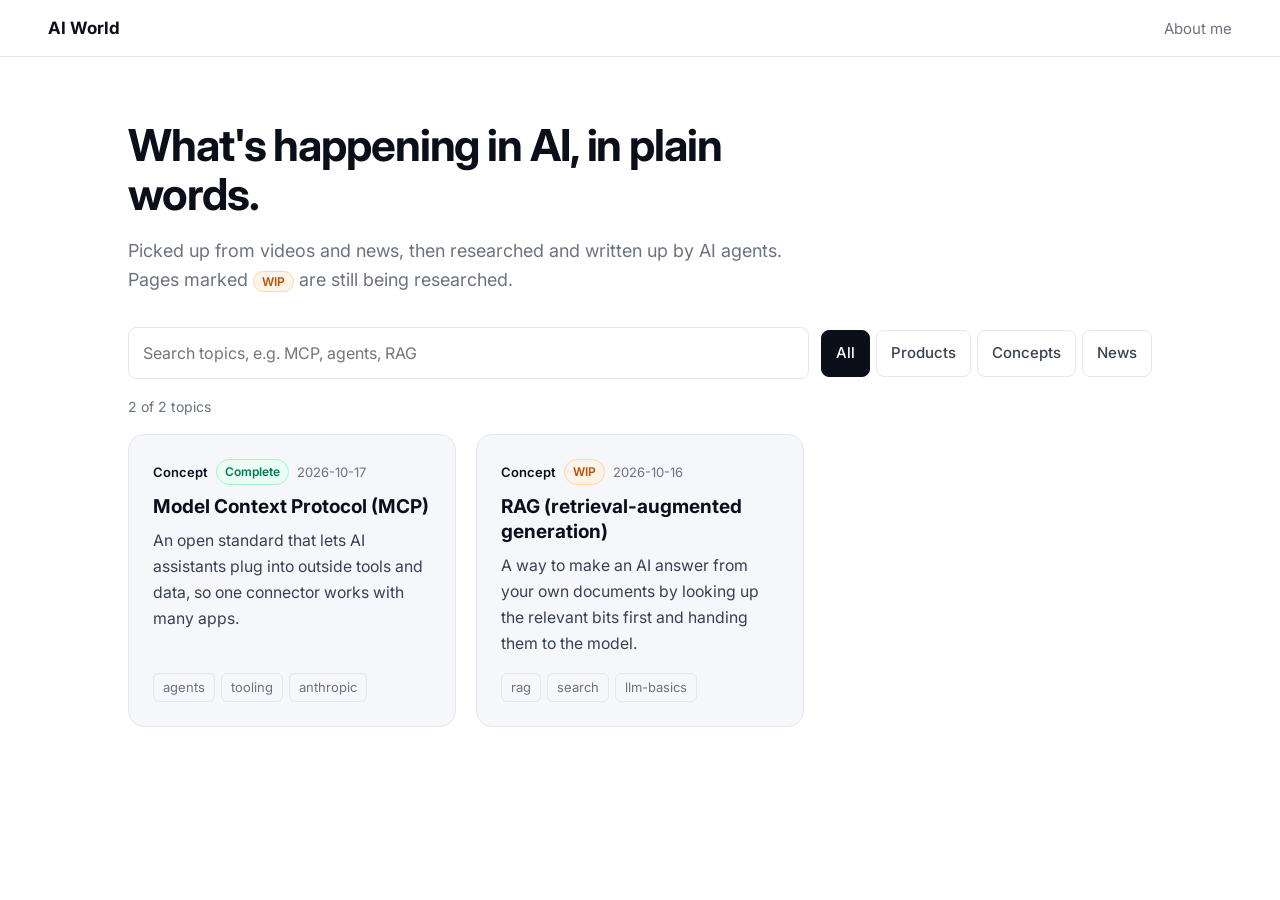
==== index.html @ 1e0c1180 "AI World: static knowledge site, YouTube collector, and writer/researcher agents Co-Authored-By: Cla" ====
<!doctype html>
<html lang="en">
<head>
<meta charset="utf-8">
<meta name="viewport" content="width=device-width, initial-scale=1">
<title>AI World</title>
<meta name="description" content="What's happening in AI, explained in plain words. Collected from videos and news, researched and written up by AI agents.">
<meta property="og:title" content="AI World">
<meta property="og:description" content="What's happening in AI, explained in plain words.">
<meta property="og:url" content="https://sabhanam.github.io/ai-world/">
<link rel="preconnect" href="https://fonts.googleapis.com">
<link rel="preconnect" href="https://fonts.gstatic.com" crossorigin>
<link href="https://fonts.googleapis.com/css2?family=Inter:wght@400;500;600;700&display=swap" rel="stylesheet">
<link rel="icon" href="data:,">
<link rel="stylesheet" href="styles.css">
</head>
<body>
<header class="site-nav"><a class="brand" href="./">AI World</a><nav><a href="https://sabhanam.github.io/me/">About me</a></nav></header>
<main>
  <section class="intro">
    <h1 class="section-title">What's happening in AI, in plain words.</h1>
    <p class="section-lede">Picked up from videos and news, then researched and written up by AI agents. Pages marked <span class="status wip">WIP</span> are still being researched.</p>
    <div class="controls">
      <input id="q" type="search" placeholder="Search topics, e.g. MCP, agents, RAG" aria-label="Search topics" autocomplete="off">
      <div class="kinds" role="group" aria-label="Filter by kind">
        <button type="button" data-kind="" aria-pressed="true">All</button>
        <button type="button" data-kind="product" aria-pressed="false">Products</button>
        <button type="button" data-kind="concept" aria-pressed="false">Concepts</button>
        <button type="button" data-kind="news" aria-pressed="false">News</button>
      </div>
    </div>
    <p id="active-tag" class="active-tag" hidden></p>
    <p id="count" class="count" aria-live="polite"></p>
    <ul id="feed" class="feed"></ul>
  </section>
</main>
<script src="main.js"></script>
</body>
</html>
---- styles.css ----
/* Tokens and base patterns shared with sabhanam.github.io/me. Light theme only, like the parent site. */
:root {
  --bg: #ffffff;
  --surface: #f5f7fb;
  --ink: #0b0f19;
  --body: #374151;
  --muted: #6b7280;
  --line: #e5e7eb;
  --accent: #2f54eb;
  --accent-hover: #1e40c9;
  --warm: #f97316;
  --font: "Inter", system-ui, -apple-system, "Segoe UI", sans-serif;
  --wrap: 1120px;
  --read: 720px;
  --pad: clamp(20px, 5vw, 48px);
}

* { box-sizing: border-box; }
html { -webkit-text-size-adjust: 100%; }
body {
  margin: 0;
  background: var(--bg);
  color: var(--body);
  font: 400 1.0625rem/1.65 var(--font);
  -webkit-font-smoothing: antialiased;
  overflow-x: clip;
}
a { color: var(--accent); text-underline-offset: 3px; }
a:focus-visible, button:focus-visible, input:focus-visible { outline: 2px solid var(--accent); outline-offset: 3px; border-radius: 4px; }
p { margin: 0 0 1em; }
button { font: inherit; cursor: pointer; }

section { max-width: var(--wrap); margin: 0 auto; padding: clamp(40px, 5vw, 64px) var(--pad); }

.section-title {
  font-size: clamp(2rem, 4vw, 2.75rem); font-weight: 700; letter-spacing: -0.025em;
  line-height: 1.12; color: var(--ink); margin: 0 0 16px; max-width: 24ch;
}
.section-lede { font-size: 1.125rem; color: var(--muted); max-width: 60ch; margin: 0 0 32px; }

/* Nav */
.site-nav {
  position: sticky; top: 0; z-index: 10;
  display: flex; justify-content: space-between; align-items: center; gap: 16px;
  padding: 14px var(--pad);
  background: rgba(255, 255, 255, 0.96);
  border-bottom: 1px solid var(--line);
}
.brand { font-weight: 700; color: var(--ink); text-decoration: none; }
.site-nav nav a { color: var(--muted); text-decoration: none; font-size: 0.9375rem; }
.site-nav nav a:hover { color: var(--ink); }

.btn {
  display: inline-block; padding: 12px 22px; border-radius: 8px;
  border: 1px solid var(--accent); background: var(--accent); color: #fff;
  font-weight: 600; font-size: 0.9375rem; text-decoration: none; text-align: center;
  transition: background-color 0.2s ease, color 0.2s ease, border-color 0.2s ease;
}
.btn:hover { background: var(--accent-hover); border-color: var(--accent-hover); }
.btn.ghost { background: #fff; color: var(--ink); border-color: var(--line); }
.btn.ghost:hover { border-color: var(--ink); }

/* Chips: kind, status, tags */
.meta { display: flex; flex-wrap: wrap; align-items: center; gap: 8px; font-size: 0.8125rem; color: var(--muted); margin: 0 0 10px; }
.kind { text-transform: capitalize; font-weight: 600; color: var(--ink); }
.status { font-size: 0.75rem; font-weight: 600; padding: 2px 8px; border-radius: 999px; }
.status.wip { background: #fff4ea; color: #b45309; border: 1px solid #fed7aa; }
.status.complete { background: #ecfdf3; color: #047857; border: 1px solid #a7f3d0; }
.tags { display: flex; flex-wrap: wrap; gap: 6px; list-style: none; padding: 0; margin: 0; }
.tags li, .tags button {
  font-size: 0.8125rem; padding: 3px 9px; border-radius: 6px;
  background: var(--surface); color: var(--muted); border: 1px solid var(--line);
}
.tags li:has(button) { padding: 0; border: 0; background: none; }
.tags button:hover { color: var(--ink); border-color: var(--ink); }

/* Feed */
.controls { display: flex; flex-wrap: wrap; gap: 12px; align-items: center; margin-bottom: 16px; }
#q {
  flex: 1 1 280px; min-width: 0; padding: 12px 14px; font: inherit; font-size: 1rem;
  border: 1px solid var(--line); border-radius: 8px; background: #fff; color: var(--ink);
}
#q:focus { border-color: var(--accent); }
.kinds { display: flex; flex-wrap: wrap; gap: 6px; }
.kinds button {
  padding: 10px 14px; border-radius: 8px; border: 1px solid var(--line);
  background: #fff; color: var(--body); font-size: 0.9375rem; font-weight: 500;
}
.kinds button[aria-pressed="true"] { background: var(--ink); border-color: var(--ink); color: #fff; }
.active-tag, .count { font-size: 0.875rem; color: var(--muted); margin: 0 0 16px; }
.active-tag button { border: 0; background: none; color: var(--accent); padding: 0; text-decoration: underline; }

.feed { list-style: none; padding: 0; margin: 0; display: grid; grid-template-columns: repeat(auto-fill, minmax(min(100%, 320px), 1fr)); gap: 20px; }
.card {
  padding: 24px; border-radius: 16px; background: var(--surface); border: 1px solid var(--line);
  display: flex; flex-direction: column;
}
.card h2 { font-size: 1.1875rem; line-height: 1.3; font-weight: 700; margin: 0 0 8px; }
.card h2 a { color: var(--ink); text-decoration: none; }
.card h2 a:hover { color: var(--accent); }
.card > p:not(.meta) { font-size: 0.9875rem; flex: 1; }

/* Article page */
.article { max-width: var(--read); margin: 0 auto; padding: clamp(32px, 5vw, 56px) var(--pad) 64px; }
.article h1 { font-size: clamp(1.875rem, 4vw, 2.5rem); line-height: 1.15; letter-spacing: -0.02em; color: var(--ink); margin: 0 0 12px; }
.lede { font-size: 1.1875rem; color: var(--muted); }
.banner { padding: 12px 16px; border-radius: 12px; background: #fff4ea; border: 1px solid #fed7aa; color: #9a3412; font-size: 0.9375rem; }
.banner.warm { background: #fffbeb; border-color: #fde68a; color: #92400e; }
.article > .tags { margin: 0 0 24px; }
.prose h2, .sources h2 { font-size: 1.375rem; color: var(--ink); margin: 2em 0 0.5em; letter-spacing: -0.01em; }
.prose h3 { font-size: 1.125rem; color: var(--ink); margin: 1.5em 0 0.5em; }
.prose ul, .prose ol { padding-left: 1.4em; margin: 0 0 1em; }
.prose li { margin-bottom: 0.4em; }
.prose code { font-size: 0.875em; background: var(--surface); border: 1px solid var(--line); border-radius: 4px; padding: 1px 5px; }
.prose pre { overflow-x: auto; background: var(--ink); color: #e5e7eb; border-radius: 12px; padding: 16px; font-size: 0.875rem; line-height: 1.55; }
.prose pre code { background: none; border: 0; padding: 0; color: inherit; }
.prose blockquote { margin: 0 0 1em; padding-left: 16px; border-left: 3px solid var(--accent); color: var(--muted); }
.prose table { border-collapse: collapse; width: 100%; display: block; overflow-x: auto; font-size: 0.9375rem; }
.prose th, .prose td { border: 1px solid var(--line); padding: 8px 10px; text-align: left; }
.sources ol { padding-left: 1.4em; font-size: 0.9375rem; overflow-wrap: anywhere; }
.sources { padding: 0; margin-bottom: 32px; }
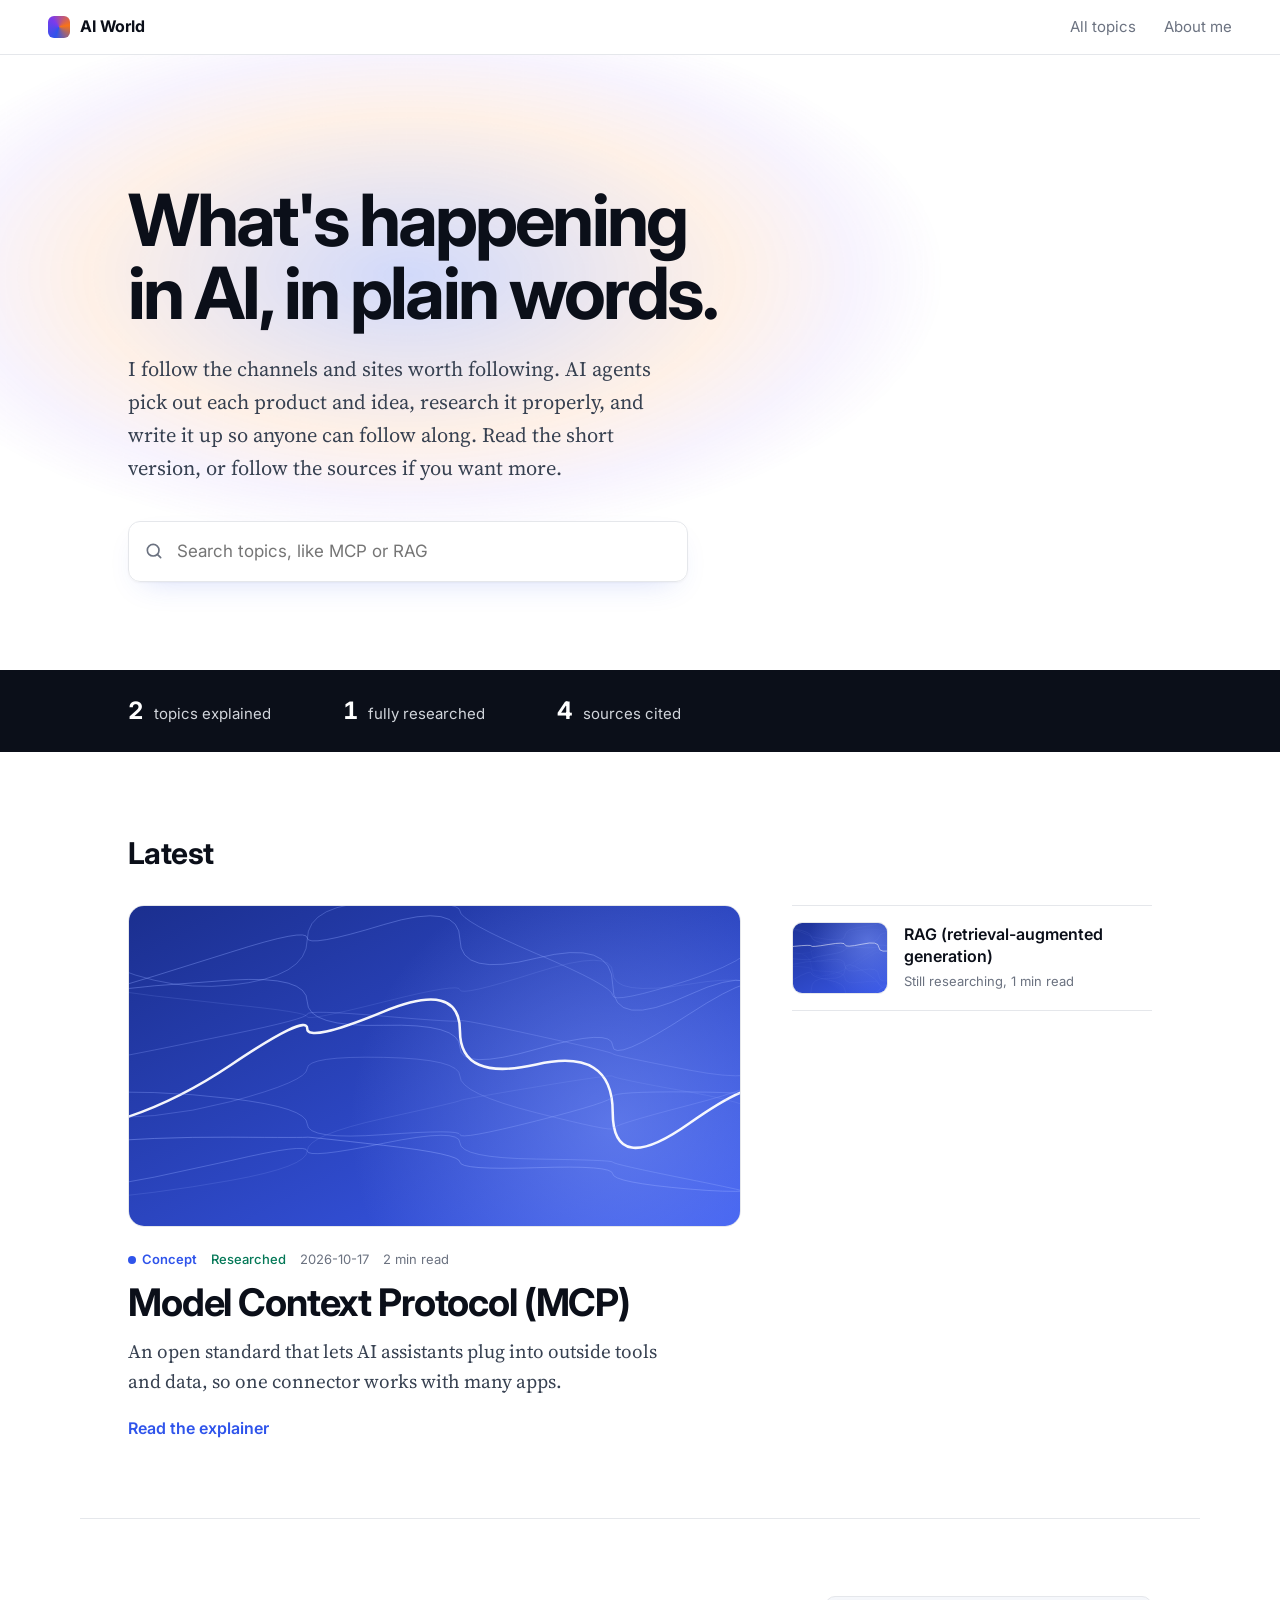
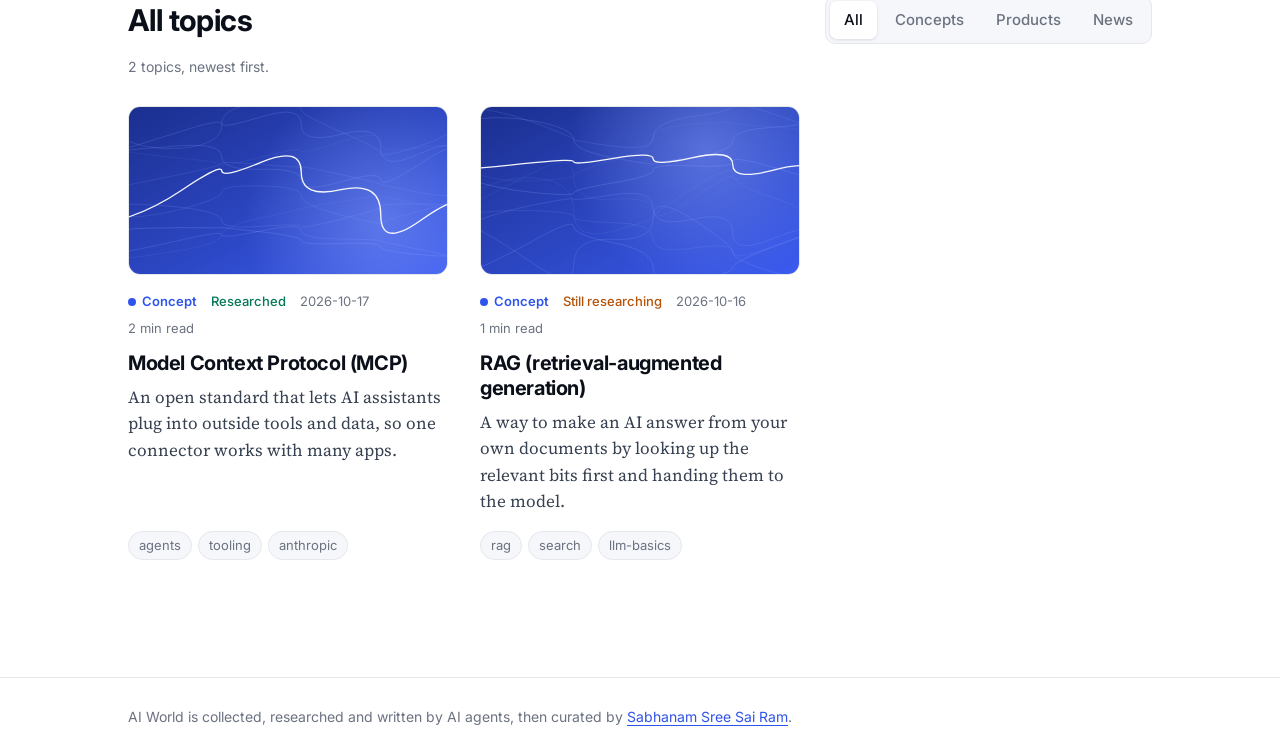
==== commit 4a0095f8: "Restyle AI World as a blog: generated topic covers, featured latest, serif reading Co-Authored-By: C" ====
--- a/index.html
+++ b/index.html
@@ -5,35 +5,56 @@
 <meta name="viewport" content="width=device-width, initial-scale=1">
 <title>AI World</title>
 <meta name="description" content="What's happening in AI, explained in plain words. Collected from videos and news, researched and written up by AI agents.">
+<meta property="og:site_name" content="AI World">
 <meta property="og:title" content="AI World">
 <meta property="og:description" content="What's happening in AI, explained in plain words.">
 <meta property="og:url" content="https://sabhanam.github.io/ai-world/">
+<link rel="icon" href="data:,">
 <link rel="preconnect" href="https://fonts.googleapis.com">
 <link rel="preconnect" href="https://fonts.gstatic.com" crossorigin>
-<link href="https://fonts.googleapis.com/css2?family=Inter:wght@400;500;600;700&display=swap" rel="stylesheet">
-<link rel="icon" href="data:,">
+<link href="https://fonts.googleapis.com/css2?family=Inter:wght@400;500;600;700&family=Source+Serif+4:ital,opsz,wght@0,8..60,400;0,8..60,600;1,8..60,400&display=swap" rel="stylesheet">
 <link rel="stylesheet" href="styles.css">
 </head>
 <body>
-<header class="site-nav"><a class="brand" href="./">AI World</a><nav><a href="https://sabhanam.github.io/me/">About me</a></nav></header>
+<header class="site-nav"><a class="brand" href="./"><span class="mark" aria-hidden="true"></span>AI World</a><nav><a href="#topics">All topics</a><a href="https://sabhanam.github.io/me/">About me</a></nav></header>
 <main>
-  <section class="intro">
-    <h1 class="section-title">What's happening in AI, in plain words.</h1>
-    <p class="section-lede">Picked up from videos and news, then researched and written up by AI agents. Pages marked <span class="status wip">WIP</span> are still being researched.</p>
-    <div class="controls">
-      <input id="q" type="search" placeholder="Search topics, e.g. MCP, agents, RAG" aria-label="Search topics" autocomplete="off">
+  <section class="hero">
+    <div class="aurora" aria-hidden="true"></div>
+    <h1>What's happening in AI, in plain words.</h1>
+    <p class="hero-lede">I follow the channels and sites worth following. AI agents pick out each product and idea, research it properly, and write it up so anyone can follow along. Read the short version, or follow the sources if you want more.</p>
+    <form class="search" role="search" onsubmit="return false">
+      <svg viewBox="0 0 24 24" aria-hidden="true"><circle cx="11" cy="11" r="7"/><path d="m20 20-4-4"/></svg>
+      <input id="q" type="search" placeholder="Search topics, like MCP or RAG" aria-label="Search topics" autocomplete="off">
+    </form>
+  </section>
+
+  <div class="band" aria-label="Library at a glance">
+    <dl id="stats"></dl>
+  </div>
+
+  <section id="latest" class="latest" aria-labelledby="latest-title">
+    <h2 id="latest-title" class="section-title">Latest</h2>
+    <div class="latest-grid">
+      <div id="featured"></div>
+      <ol id="recent" class="recent"></ol>
+    </div>
+  </section>
+
+  <section id="topics" class="topics" aria-labelledby="topics-title">
+    <div class="topics-head">
+      <h2 id="topics-title" class="section-title">All topics</h2>
       <div class="kinds" role="group" aria-label="Filter by kind">
         <button type="button" data-kind="" aria-pressed="true">All</button>
+        <button type="button" data-kind="concept" aria-pressed="false">Concepts</button>
         <button type="button" data-kind="product" aria-pressed="false">Products</button>
-        <button type="button" data-kind="concept" aria-pressed="false">Concepts</button>
         <button type="button" data-kind="news" aria-pressed="false">News</button>
       </div>
     </div>
-    <p id="active-tag" class="active-tag" hidden></p>
-    <p id="count" class="count" aria-live="polite"></p>
-    <ul id="feed" class="feed"></ul>
+    <p id="status-line" class="status-line" aria-live="polite"></p>
+    <ul id="feed" class="grid"></ul>
   </section>
 </main>
+<footer class="site-foot"><p>AI World is collected, researched and written by AI agents, then curated by <a href="https://sabhanam.github.io/me/">Sabhanam Sree Sai Ram</a>.</p></footer>
 <script src="main.js"></script>
 </body>
 </html>
--- a/styles.css
+++ b/styles.css
@@ -1,4 +1,5 @@
-/* Tokens and base patterns shared with sabhanam.github.io/me. Light theme only, like the parent site. */
+/* Tokens shared with sabhanam.github.io/me. Light theme only, like the parent site.
+   Inter for interface and headings; Source Serif 4 for reading. The generated covers are the one loud element. */
 :root {
   --bg: #ffffff;
   --surface: #f5f7fb;
@@ -9,113 +10,221 @@
   --accent: #2f54eb;
   --accent-hover: #1e40c9;
   --warm: #f97316;
+  --violet: #7c3aed;
   --font: "Inter", system-ui, -apple-system, "Segoe UI", sans-serif;
+  --serif: "Source Serif 4", Georgia, "Times New Roman", serif;
   --wrap: 1120px;
-  --read: 720px;
+  --read: 680px;
   --pad: clamp(20px, 5vw, 48px);
 }
 
 * { box-sizing: border-box; }
-html { -webkit-text-size-adjust: 100%; }
+html { -webkit-text-size-adjust: 100%; scroll-padding-top: 72px; overflow-x: clip; }
 body {
   margin: 0;
   background: var(--bg);
   color: var(--body);
-  font: 400 1.0625rem/1.65 var(--font);
+  font: 400 1rem/1.6 var(--font);
   -webkit-font-smoothing: antialiased;
   overflow-x: clip;
 }
+img { display: block; max-width: 100%; height: auto; }
 a { color: var(--accent); text-underline-offset: 3px; }
-a:focus-visible, button:focus-visible, input:focus-visible { outline: 2px solid var(--accent); outline-offset: 3px; border-radius: 4px; }
+:focus-visible { outline: 2px solid var(--accent); outline-offset: 3px; border-radius: 4px; }
 p { margin: 0 0 1em; }
-button { font: inherit; cursor: pointer; }
-
-section { max-width: var(--wrap); margin: 0 auto; padding: clamp(40px, 5vw, 64px) var(--pad); }
-
-.section-title {
-  font-size: clamp(2rem, 4vw, 2.75rem); font-weight: 700; letter-spacing: -0.025em;
-  line-height: 1.12; color: var(--ink); margin: 0 0 16px; max-width: 24ch;
-}
-.section-lede { font-size: 1.125rem; color: var(--muted); max-width: 60ch; margin: 0 0 32px; }
+button { font: inherit; cursor: pointer; color: inherit; }
+[hidden] { display: none !important; }
+
+main > section { max-width: var(--wrap); margin: 0 auto; padding: clamp(48px, 6vw, 80px) var(--pad); }
+.section-title { font-size: clamp(1.5rem, 2.6vw, 1.875rem); font-weight: 700; letter-spacing: -0.02em; color: var(--ink); margin: 0; }
 
 /* Nav */
 .site-nav {
-  position: sticky; top: 0; z-index: 10;
+  position: sticky; top: 0; z-index: 20;
   display: flex; justify-content: space-between; align-items: center; gap: 16px;
   padding: 14px var(--pad);
-  background: rgba(255, 255, 255, 0.96);
+  background: rgba(255, 255, 255, 0.92);
+  backdrop-filter: saturate(1.4) blur(10px);
+  -webkit-backdrop-filter: saturate(1.4) blur(10px);
   border-bottom: 1px solid var(--line);
 }
-.brand { font-weight: 700; color: var(--ink); text-decoration: none; }
+.brand { display: inline-flex; align-items: center; gap: 10px; font-weight: 700; color: var(--ink); text-decoration: none; letter-spacing: -0.01em; }
+.mark { width: 22px; height: 22px; border-radius: 6px; background: conic-gradient(from 200deg, var(--accent), var(--violet), var(--warm), var(--accent)); }
+.site-nav nav { display: flex; gap: clamp(14px, 2.5vw, 28px); }
 .site-nav nav a { color: var(--muted); text-decoration: none; font-size: 0.9375rem; }
 .site-nav nav a:hover { color: var(--ink); }
 
 .btn {
-  display: inline-block; padding: 12px 22px; border-radius: 8px;
+  display: inline-block; padding: 10px 18px; border-radius: 8px;
   border: 1px solid var(--accent); background: var(--accent); color: #fff;
-  font-weight: 600; font-size: 0.9375rem; text-decoration: none; text-align: center;
-  transition: background-color 0.2s ease, color 0.2s ease, border-color 0.2s ease;
-}
-.btn:hover { background: var(--accent-hover); border-color: var(--accent-hover); }
+  font-weight: 600; font-size: 0.9375rem; text-decoration: none;
+  transition: background-color 0.2s ease, border-color 0.2s ease;
+}
 .btn.ghost { background: #fff; color: var(--ink); border-color: var(--line); }
 .btn.ghost:hover { border-color: var(--ink); }
-
-/* Chips: kind, status, tags */
-.meta { display: flex; flex-wrap: wrap; align-items: center; gap: 8px; font-size: 0.8125rem; color: var(--muted); margin: 0 0 10px; }
-.kind { text-transform: capitalize; font-weight: 600; color: var(--ink); }
-.status { font-size: 0.75rem; font-weight: 600; padding: 2px 8px; border-radius: 999px; }
-.status.wip { background: #fff4ea; color: #b45309; border: 1px solid #fed7aa; }
-.status.complete { background: #ecfdf3; color: #047857; border: 1px solid #a7f3d0; }
+.link { border: 0; background: none; padding: 0; color: var(--accent); text-decoration: underline; text-underline-offset: 3px; }
+
+/* Hero: the same slow aurora as the parent site, then a single search field */
+.hero { position: relative; isolation: isolate; padding-top: clamp(72px, 10vw, 128px) !important; padding-bottom: clamp(56px, 7vw, 88px) !important; }
+.aurora {
+  position: absolute; z-index: -1; left: -20%; right: -10%; top: -160px; height: 760px;
+  pointer-events: none;
+  background: radial-gradient(ellipse 46% 44% at 38% 50%, rgba(47, 84, 235, 0.22), rgba(249, 115, 22, 0.10) 48%, rgba(124, 58, 237, 0.06) 66%, transparent 80%);
+  animation: drift 16s ease-in-out infinite alternate;
+  will-change: transform;
+}
+@keyframes drift { to { transform: translate3d(60px, 30px, 0) scale(1.06); } }
+.hero h1 {
+  font-size: clamp(2.5rem, 6.4vw, 4.5rem); line-height: 1.02; letter-spacing: -0.04em; font-weight: 700;
+  color: var(--ink); margin: 0 0 24px; max-width: 17ch; text-wrap: balance;
+}
+.hero-lede { font-family: var(--serif); font-size: clamp(1.125rem, 1.6vw, 1.3125rem); line-height: 1.6; color: var(--body); max-width: 56ch; margin: 0 0 36px; }
+.search {
+  position: relative; max-width: 560px;
+}
+.search svg { position: absolute; left: 16px; top: 50%; width: 20px; height: 20px; transform: translateY(-50%); fill: none; stroke: var(--muted); stroke-width: 2; stroke-linecap: round; pointer-events: none; }
+#q {
+  width: 100%; padding: 16px 18px 16px 48px; font: inherit; font-size: 1.0625rem;
+  border: 1px solid var(--line); border-radius: 12px; background: rgba(255, 255, 255, 0.9); color: var(--ink);
+  box-shadow: 0 1px 2px rgba(11, 15, 25, 0.04), 0 12px 32px -16px rgba(47, 84, 235, 0.25);
+}
+#q:focus { outline: none; border-color: var(--accent); box-shadow: 0 0 0 4px rgba(47, 84, 235, 0.14); }
+
+/* Dark band, like the parent site's proof band but slimmer */
+.band { background: var(--ink); color: #d1d5db; }
+.band dl {
+  max-width: var(--wrap); margin: 0 auto; padding: 22px var(--pad);
+  display: flex; flex-wrap: wrap; gap: 12px clamp(28px, 6vw, 72px);
+}
+.band dl div { display: flex; align-items: baseline; gap: 10px; }
+.band dt { order: 2; font-size: 0.9375rem; }
+.band dd { order: 1; margin: 0; font-size: 1.5rem; font-weight: 700; color: #fff; letter-spacing: -0.02em; font-variant-numeric: tabular-nums; }
+
+/* Shared article meta: kind, status, date, read time */
+.post-meta { display: flex; flex-wrap: wrap; align-items: center; gap: 6px 14px; font-size: 0.8125rem; color: var(--muted); margin: 0 0 12px; }
+.kind { text-transform: capitalize; font-weight: 600; text-decoration: none; display: inline-flex; align-items: center; gap: 6px; }
+.kind::before { content: ""; width: 8px; height: 8px; border-radius: 50%; background: currentColor; }
+.k-concept { color: var(--accent); }
+.k-product { color: #c2410c; }
+.k-news { color: var(--violet); }
+.status { font-weight: 500; }
+.status.wip { color: #b45309; }
+.status.complete { color: #047857; }
+
 .tags { display: flex; flex-wrap: wrap; gap: 6px; list-style: none; padding: 0; margin: 0; }
 .tags li, .tags button {
-  font-size: 0.8125rem; padding: 3px 9px; border-radius: 6px;
+  font-size: 0.8125rem; padding: 3px 10px; border-radius: 999px;
   background: var(--surface); color: var(--muted); border: 1px solid var(--line);
 }
 .tags li:has(button) { padding: 0; border: 0; background: none; }
-.tags button:hover { color: var(--ink); border-color: var(--ink); }
-
-/* Feed */
-.controls { display: flex; flex-wrap: wrap; gap: 12px; align-items: center; margin-bottom: 16px; }
-#q {
-  flex: 1 1 280px; min-width: 0; padding: 12px 14px; font: inherit; font-size: 1rem;
-  border: 1px solid var(--line); border-radius: 8px; background: #fff; color: var(--ink);
-}
-#q:focus { border-color: var(--accent); }
-.kinds { display: flex; flex-wrap: wrap; gap: 6px; }
-.kinds button {
-  padding: 10px 14px; border-radius: 8px; border: 1px solid var(--line);
-  background: #fff; color: var(--body); font-size: 0.9375rem; font-weight: 500;
-}
-.kinds button[aria-pressed="true"] { background: var(--ink); border-color: var(--ink); color: #fff; }
-.active-tag, .count { font-size: 0.875rem; color: var(--muted); margin: 0 0 16px; }
-.active-tag button { border: 0; background: none; color: var(--accent); padding: 0; text-decoration: underline; }
-
-.feed { list-style: none; padding: 0; margin: 0; display: grid; grid-template-columns: repeat(auto-fill, minmax(min(100%, 320px), 1fr)); gap: 20px; }
-.card {
-  padding: 24px; border-radius: 16px; background: var(--surface); border: 1px solid var(--line);
-  display: flex; flex-direction: column;
-}
-.card h2 { font-size: 1.1875rem; line-height: 1.3; font-weight: 700; margin: 0 0 8px; }
-.card h2 a { color: var(--ink); text-decoration: none; }
-.card h2 a:hover { color: var(--accent); }
-.card > p:not(.meta) { font-size: 0.9875rem; flex: 1; }
+.tags button:hover, .tags button[aria-pressed="true"] { color: var(--ink); border-color: var(--ink); }
+
+/* Latest: one featured explainer, the next few as a list */
+.latest .section-title { margin-bottom: 28px; }
+.latest-grid { display: grid; grid-template-columns: minmax(0, 1.7fr) minmax(0, 1fr); gap: clamp(28px, 4vw, 56px); align-items: start; }
+.feature-cover, .card-cover { display: block; overflow: hidden; border-radius: 16px; border: 1px solid var(--line); background: var(--surface); }
+.feature-cover img, .card-cover img { width: 100%; aspect-ratio: 1200 / 630; object-fit: cover; transition: transform 0.6s cubic-bezier(.2, .7, .2, 1); }
+.feature-cover:hover img, .card-cover:hover img { transform: scale(1.03); }
+.feature-text { padding-top: 22px; }
+.feature h3 { font-size: clamp(1.75rem, 3.2vw, 2.375rem); line-height: 1.1; letter-spacing: -0.03em; margin: 0 0 12px; }
+.feature h3 a, .card h3 a { color: var(--ink); text-decoration: none; }
+.feature h3 a:hover, .card h3 a:hover { text-decoration: underline; text-decoration-thickness: 2px; }
+.feature p:not(.post-meta) { font-family: var(--serif); font-size: 1.1875rem; line-height: 1.6; max-width: 54ch; }
+.read-link { font-weight: 600; text-decoration: none; }
+.read-link:hover { text-decoration: underline; }
+
+.recent { list-style: none; padding: 0; margin: 0; border-top: 1px solid var(--line); }
+.recent li { border-bottom: 1px solid var(--line); }
+.recent a { display: grid; grid-template-columns: 96px minmax(0, 1fr); gap: 16px; align-items: center; padding: 16px 0; text-decoration: none; }
+.thumb { display: block; border-radius: 10px; overflow: hidden; border: 1px solid var(--line); }
+.thumb img { aspect-ratio: 4 / 3; object-fit: cover; }
+.recent-title { display: block; font-weight: 600; color: var(--ink); line-height: 1.35; margin-bottom: 4px; }
+.recent a:hover .recent-title { color: var(--accent); }
+.recent-meta { display: block; font-size: 0.8125rem; color: var(--muted); }
+
+/* All topics */
+.topics { border-top: 1px solid var(--line); }
+.topics-head { display: flex; flex-wrap: wrap; justify-content: space-between; align-items: center; gap: 16px; margin-bottom: 12px; }
+.kinds { display: flex; flex-wrap: wrap; gap: 4px; padding: 4px; background: var(--surface); border: 1px solid var(--line); border-radius: 10px; }
+.kinds button { padding: 7px 14px; border-radius: 7px; border: 0; background: none; color: var(--muted); font-size: 0.9375rem; font-weight: 500; }
+.kinds button:hover { color: var(--ink); }
+.kinds button[aria-pressed="true"] { background: #fff; color: var(--ink); box-shadow: 0 1px 3px rgba(11, 15, 25, 0.12); }
+.status-line { font-size: 0.875rem; color: var(--muted); margin: 0 0 28px; }
+
+.grid { list-style: none; padding: 0; margin: 0; display: grid; grid-template-columns: repeat(auto-fill, minmax(min(100%, 300px), 1fr)); gap: 44px 32px; }
+.card { display: flex; flex-direction: column; }
+.card-cover { margin-bottom: 16px; border-radius: 12px; }
+.card h3 { font-size: 1.25rem; line-height: 1.25; letter-spacing: -0.02em; margin: 0 0 8px; }
+.card-sum { font-family: var(--serif); font-size: 1.0625rem; line-height: 1.55; flex: 1; }
 
 /* Article page */
-.article { max-width: var(--read); margin: 0 auto; padding: clamp(32px, 5vw, 56px) var(--pad) 64px; }
-.article h1 { font-size: clamp(1.875rem, 4vw, 2.5rem); line-height: 1.15; letter-spacing: -0.02em; color: var(--ink); margin: 0 0 12px; }
-.lede { font-size: 1.1875rem; color: var(--muted); }
-.banner { padding: 12px 16px; border-radius: 12px; background: #fff4ea; border: 1px solid #fed7aa; color: #9a3412; font-size: 0.9375rem; }
-.banner.warm { background: #fffbeb; border-color: #fde68a; color: #92400e; }
-.article > .tags { margin: 0 0 24px; }
-.prose h2, .sources h2 { font-size: 1.375rem; color: var(--ink); margin: 2em 0 0.5em; letter-spacing: -0.01em; }
-.prose h3 { font-size: 1.125rem; color: var(--ink); margin: 1.5em 0 0.5em; }
-.prose ul, .prose ol { padding-left: 1.4em; margin: 0 0 1em; }
-.prose li { margin-bottom: 0.4em; }
-.prose code { font-size: 0.875em; background: var(--surface); border: 1px solid var(--line); border-radius: 4px; padding: 1px 5px; }
-.prose pre { overflow-x: auto; background: var(--ink); color: #e5e7eb; border-radius: 12px; padding: 16px; font-size: 0.875rem; line-height: 1.55; }
-.prose pre code { background: none; border: 0; padding: 0; color: inherit; }
-.prose blockquote { margin: 0 0 1em; padding-left: 16px; border-left: 3px solid var(--accent); color: var(--muted); }
-.prose table { border-collapse: collapse; width: 100%; display: block; overflow-x: auto; font-size: 0.9375rem; }
-.prose th, .prose td { border: 1px solid var(--line); padding: 8px 10px; text-align: left; }
-.sources ol { padding-left: 1.4em; font-size: 0.9375rem; overflow-wrap: anywhere; }
-.sources { padding: 0; margin-bottom: 32px; }
+.progress {
+  position: fixed; z-index: 30; top: 0; left: 0; right: 0; height: 3px;
+  background: linear-gradient(90deg, var(--accent), var(--violet));
+  transform-origin: 0 50%; transform: scaleX(0);
+  animation: grow linear both; animation-timeline: scroll(root);
+}
+@supports not (animation-timeline: scroll()) { .progress { display: none; } }
+@keyframes grow { to { transform: scaleX(1); } }
+
+.post { padding-bottom: 32px; }
+.post-head { max-width: calc(var(--read) + 2 * var(--pad)); margin: 0 auto; padding: clamp(40px, 6vw, 72px) var(--pad) 32px; }
+.post-head h1 { font-size: clamp(2.125rem, 5vw, 3.25rem); line-height: 1.06; letter-spacing: -0.035em; color: var(--ink); margin: 0 0 18px; text-wrap: balance; }
+.post-head .lede { font-family: var(--serif); font-size: clamp(1.1875rem, 2vw, 1.375rem); line-height: 1.5; color: var(--muted); margin: 0; }
+.post-cover { max-width: 960px; margin: 0 auto; padding: 0 var(--pad); }
+.post-cover img { width: 100%; aspect-ratio: 1200 / 480; object-fit: cover; border-radius: 18px; border: 1px solid var(--line); }
+.post-body { max-width: calc(var(--read) + 2 * var(--pad)); margin: 0 auto; padding: 40px var(--pad) 0; }
+
+.note { font-size: 0.9375rem; padding: 14px 16px; border-radius: 10px; border-left: 3px solid; margin-bottom: 28px; }
+.note.wip { background: #fff7ed; border-color: var(--warm); color: #7c2d12; }
+.note.sponsored { background: #fefce8; border-color: #ca8a04; color: #713f12; }
+
+.prose { font-family: var(--serif); font-size: 1.1875rem; line-height: 1.75; color: #1f2937; }
+.prose p, .prose ul, .prose ol { margin: 0 0 1.15em; }
+.prose h2 { font-family: var(--font); font-size: 1.5rem; line-height: 1.25; letter-spacing: -0.02em; color: var(--ink); margin: 2.2em 0 0.6em; }
+.prose h3 { font-family: var(--font); font-size: 1.1875rem; color: var(--ink); margin: 1.8em 0 0.5em; }
+.prose ul, .prose ol { padding-left: 1.3em; }
+.prose li { margin-bottom: 0.45em; padding-left: 0.2em; }
+.prose li > ul, .prose li > ol { margin: 0.45em 0 0; }
+.prose ol > li::marker { font-family: var(--font); font-weight: 600; color: var(--muted); font-size: 0.9em; }
+.prose strong { color: var(--ink); font-weight: 600; }
+.prose code { font-size: 0.82em; background: var(--surface); border: 1px solid var(--line); border-radius: 5px; padding: 1px 6px; }
+.prose pre { overflow-x: auto; background: var(--ink); color: #e5e7eb; border-radius: 12px; padding: 18px 20px; font-size: 0.875rem; line-height: 1.6; margin: 0 0 1.4em; }
+.prose pre code { background: none; border: 0; padding: 0; color: inherit; font-size: inherit; }
+.prose blockquote { margin: 0 0 1.15em; padding-left: 18px; border-left: 3px solid var(--accent); color: var(--muted); font-style: italic; }
+.prose table { border-collapse: collapse; width: 100%; display: block; overflow-x: auto; font-family: var(--font); font-size: 0.9375rem; }
+.prose th, .prose td { border: 1px solid var(--line); padding: 8px 12px; text-align: left; }
+
+/* "In plain words" is the summary people stop at, so it gets the one tinted box */
+.plain {
+  background: linear-gradient(135deg, #eef2ff, #f8f5ff 60%, #fff7ed);
+  border: 1px solid #dfe5ff; border-radius: 16px; padding: 24px 28px; margin: 0 0 2em;
+}
+.plain h2 { font-size: 0.9375rem; letter-spacing: 0; color: var(--accent); margin: 0 0 8px; }
+.plain p { font-size: 1.25rem; line-height: 1.65; color: var(--ink); }
+.plain p:last-child { margin-bottom: 0; }
+
+.post-sources { margin-top: 56px; padding-top: 28px; border-top: 1px solid var(--line); }
+.post-sources h2 { font-size: 1.125rem; color: var(--ink); margin: 0 0 12px; }
+.post-sources ol { padding-left: 1.4em; margin: 0; font-size: 0.9375rem; overflow-wrap: anywhere; }
+.post-sources li { margin-bottom: 6px; color: var(--muted); }
+.post-foot { display: flex; flex-wrap: wrap; justify-content: space-between; align-items: center; gap: 16px; margin-top: 32px; padding-top: 24px; border-top: 1px solid var(--line); }
+
+.site-foot { border-top: 1px solid var(--line); margin-top: 40px; }
+.site-foot p { max-width: var(--wrap); margin: 0 auto; padding: 28px var(--pad); font-size: 0.875rem; color: var(--muted); }
+
+@media (max-width: 860px) {
+  .latest-grid { grid-template-columns: 1fr; }
+  .site-nav nav a[href*="/me/"] { display: none; }
+}
+@media (max-width: 520px) {
+  .plain { padding: 20px; }
+  .prose { font-size: 1.125rem; }
+  .post-cover { padding: 0; }
+  .post-cover img { border-radius: 0; border-left: 0; border-right: 0; aspect-ratio: 1200 / 630; }
+}
+@media (prefers-reduced-motion: reduce) {
+  .aurora { animation: none; }
+  .feature-cover img, .card-cover img { transition: none; }
+  .progress { display: none; }
+}
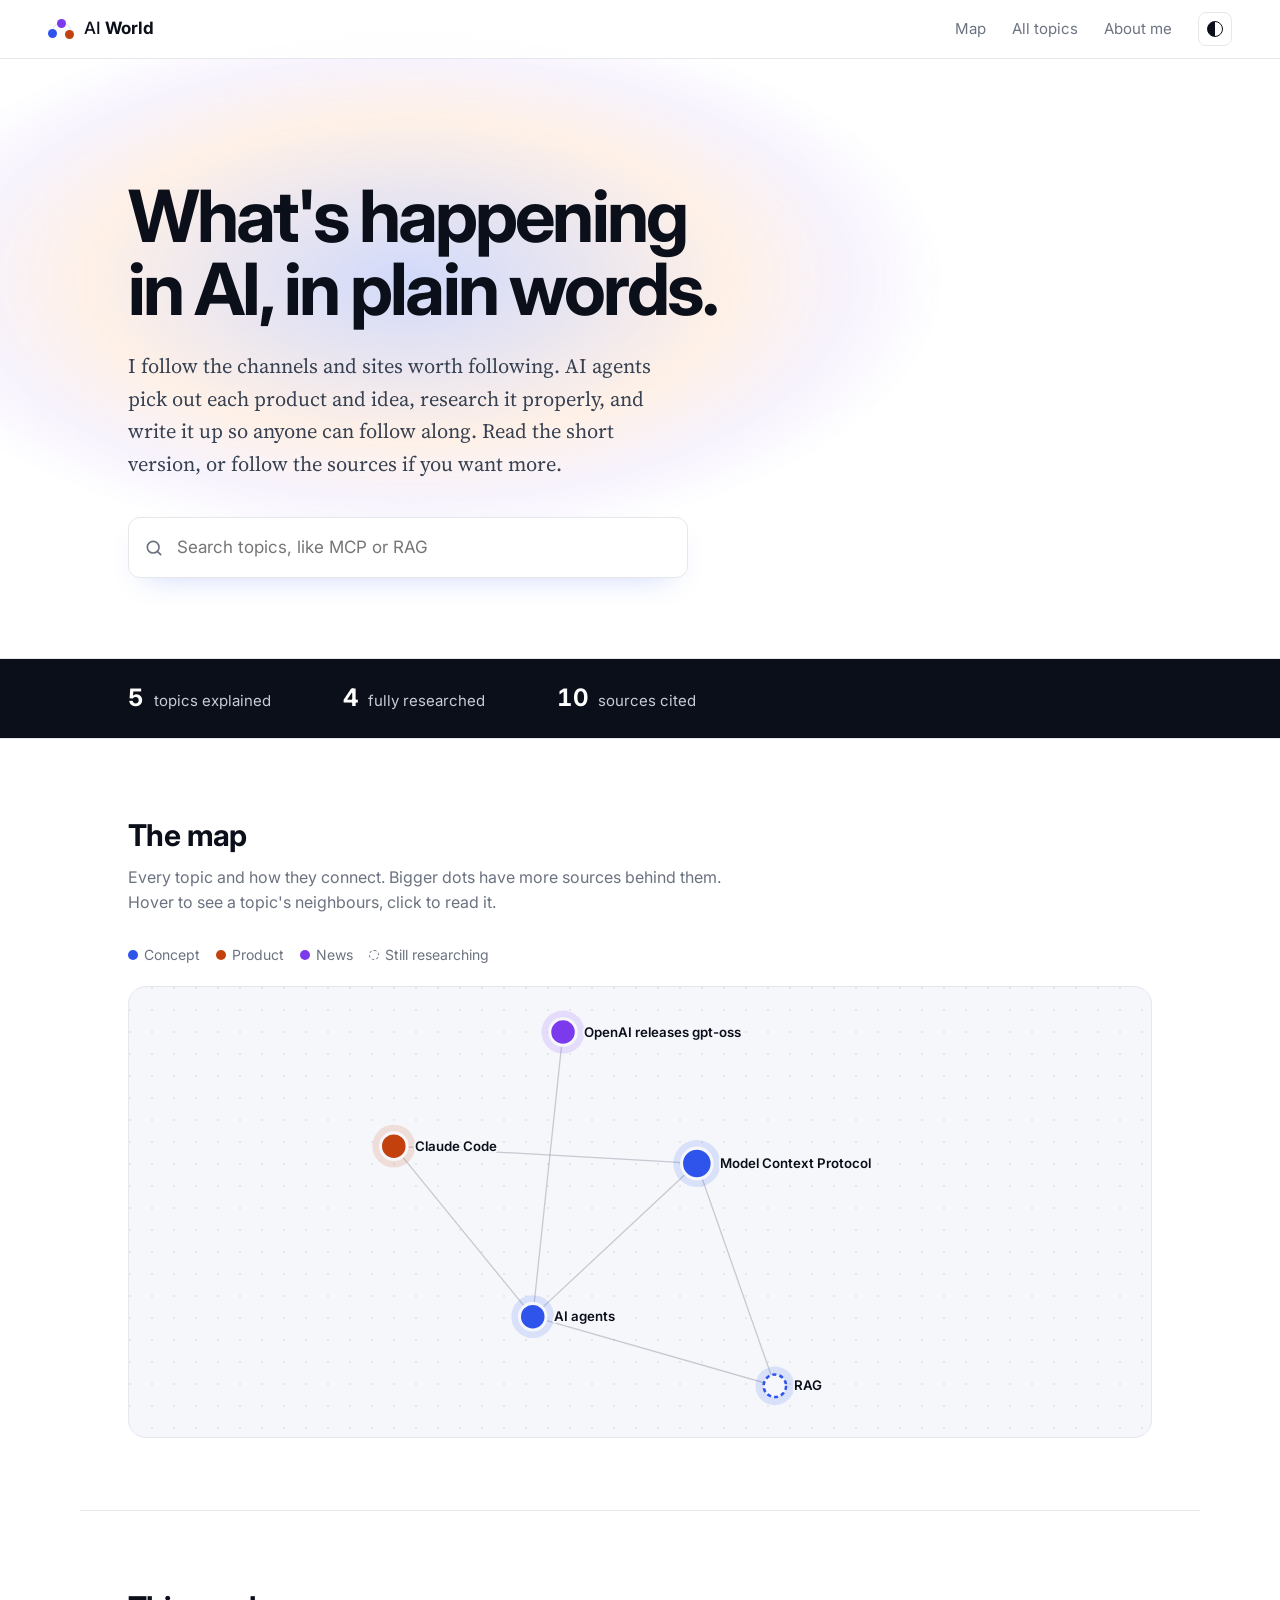
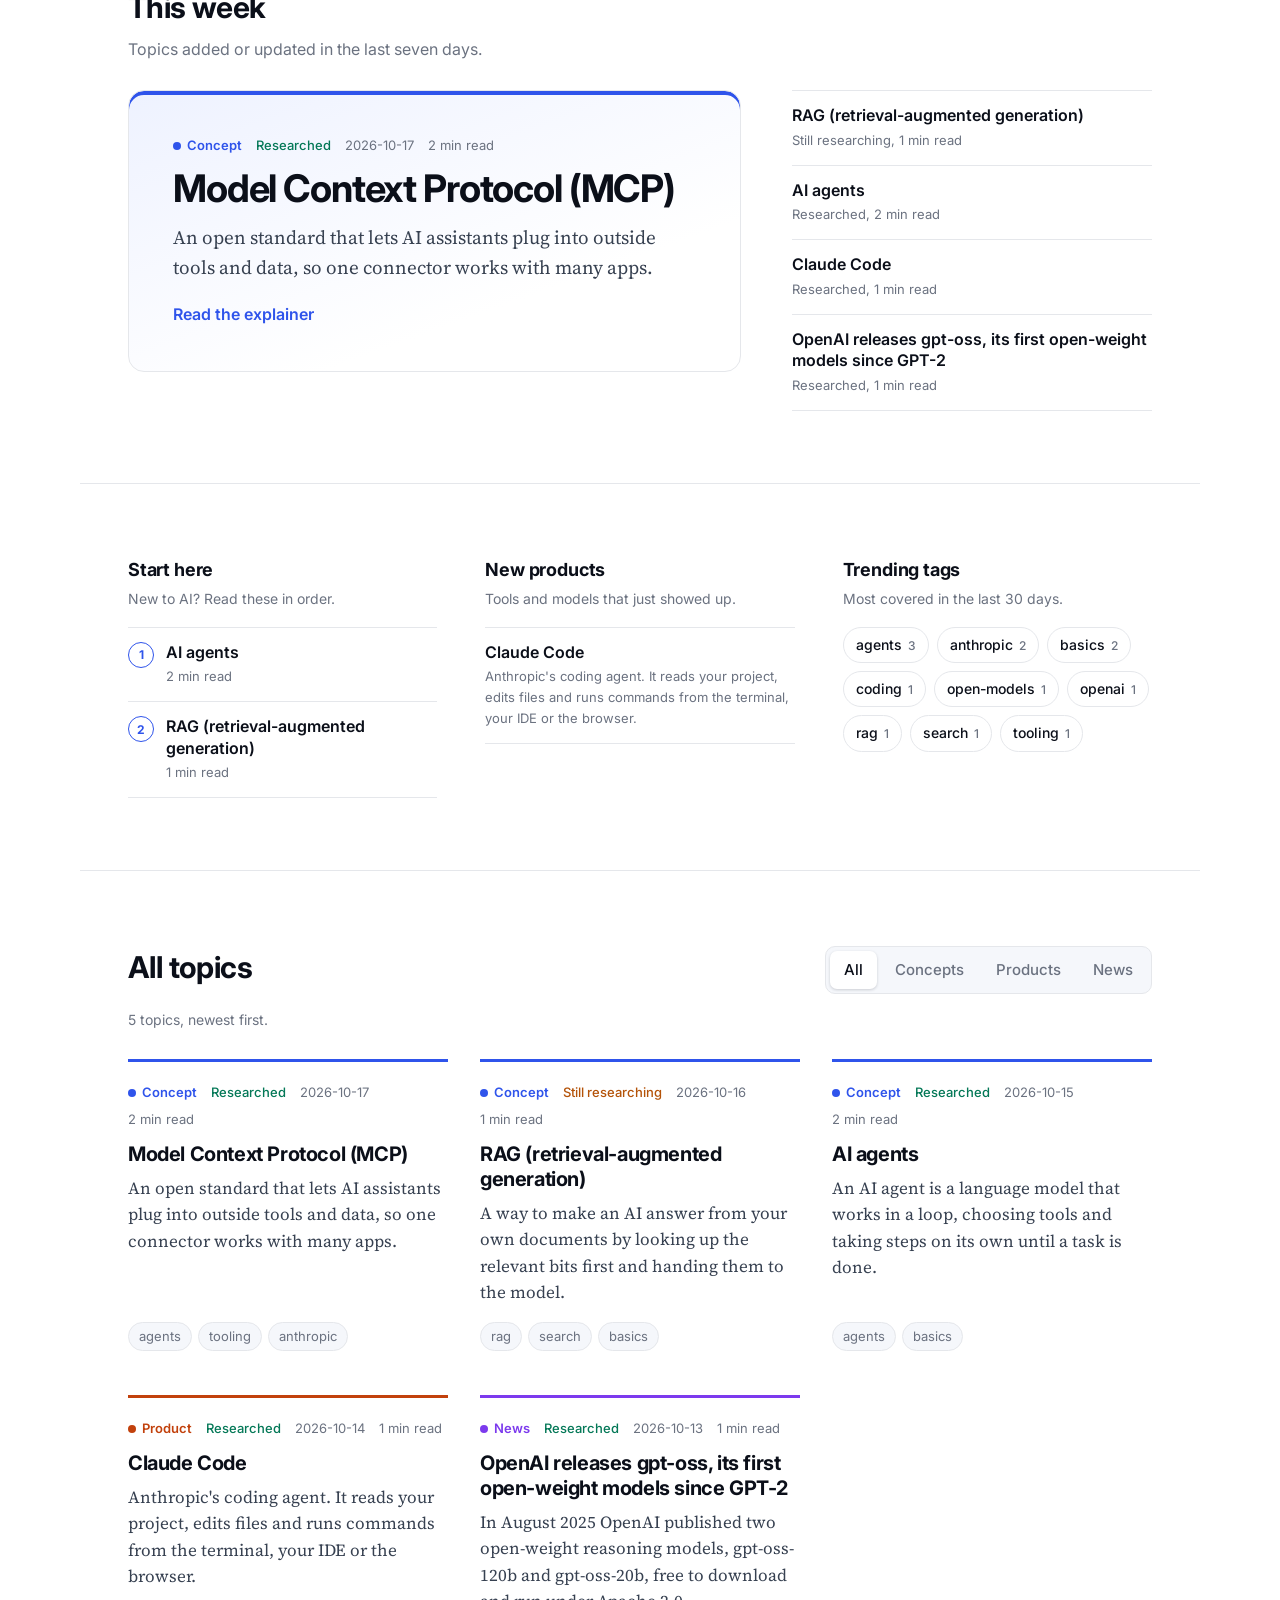
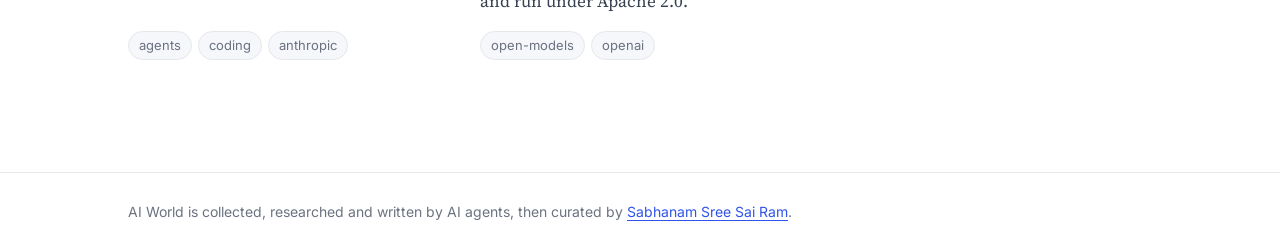
==== commit f16aeff1: "Knowledge map, newsroom home, richer articles and dark mode Home: topic map, this week, start here, " ====
--- a/index.html
+++ b/index.html
@@ -10,13 +10,17 @@
 <meta property="og:description" content="What's happening in AI, explained in plain words.">
 <meta property="og:url" content="https://sabhanam.github.io/ai-world/">
 <link rel="icon" href="data:,">
+<script>try{const t=localStorage.getItem("theme");if(t)document.documentElement.dataset.theme=t}catch{}</script>
 <link rel="preconnect" href="https://fonts.googleapis.com">
 <link rel="preconnect" href="https://fonts.gstatic.com" crossorigin>
 <link href="https://fonts.googleapis.com/css2?family=Inter:wght@400;500;600;700&family=Source+Serif+4:ital,opsz,wght@0,8..60,400;0,8..60,600;1,8..60,400&display=swap" rel="stylesheet">
 <link rel="stylesheet" href="styles.css">
 </head>
 <body>
-<header class="site-nav"><a class="brand" href="./"><span class="mark" aria-hidden="true"></span>AI World</a><nav><a href="#topics">All topics</a><a href="https://sabhanam.github.io/me/">About me</a></nav></header>
+<header class="site-nav">
+  <a class="brand" href="./"><span class="mark" aria-hidden="true"><i></i><i></i><i></i></span><span>AI <b>World</b></span></a>
+  <nav><a href="#map">Map</a><a href="#topics">All topics</a><a href="https://sabhanam.github.io/me/">About me</a><button class="theme-toggle" type="button" aria-label="Switch colour theme"></button></nav>
+</header>
 <main>
   <section class="hero">
     <div class="aurora" aria-hidden="true"></div>
@@ -32,15 +36,46 @@
     <dl id="stats"></dl>
   </div>
 
-  <section id="latest" class="latest" aria-labelledby="latest-title">
-    <h2 id="latest-title" class="section-title">Latest</h2>
-    <div class="latest-grid">
+  <section id="map" class="home-only" aria-labelledby="map-title">
+    <h2 id="map-title" class="section-title">The map</h2>
+    <p class="section-lede">Every topic and how they connect. Bigger dots have more sources behind them. Hover to see a topic's neighbours, click to read it.</p>
+    <ul class="legend">
+      <li class="k-concept">Concept</li><li class="k-product">Product</li><li class="k-news">News</li><li class="dashed">Still researching</li>
+    </ul>
+    <div class="map-frame"><svg id="map-svg" role="group" aria-label="Map of topics"></svg></div>
+    <p class="map-note">On a small screen, scroll the map sideways.</p>
+  </section>
+
+  <section id="week" class="home-only" aria-labelledby="week-title">
+    <h2 id="week-title" class="section-title">This week</h2>
+    <p class="section-lede">Topics added or updated in the last seven days.</p>
+    <div class="week-grid">
       <div id="featured"></div>
-      <ol id="recent" class="recent"></ol>
+      <ol id="recent" class="rows"></ol>
     </div>
   </section>
 
-  <section id="topics" class="topics" aria-labelledby="topics-title">
+  <section class="home-only" aria-label="Ways in">
+    <div class="trio">
+      <div>
+        <h3>Start here</h3>
+        <p class="sub">New to AI? Read these in order.</p>
+        <ol id="start" class="rows steps"></ol>
+      </div>
+      <div>
+        <h3>New products</h3>
+        <p class="sub">Tools and models that just showed up.</p>
+        <ol id="products" class="rows"></ol>
+      </div>
+      <div>
+        <h3>Trending tags</h3>
+        <p class="sub">Most covered in the last 30 days.</p>
+        <ul id="trending" class="tag-cloud"></ul>
+      </div>
+    </div>
+  </section>
+
+  <section id="topics" aria-labelledby="topics-title">
     <div class="topics-head">
       <h2 id="topics-title" class="section-title">All topics</h2>
       <div class="kinds" role="group" aria-label="Filter by kind">
@@ -55,6 +90,7 @@
   </section>
 </main>
 <footer class="site-foot"><p>AI World is collected, researched and written by AI agents, then curated by <a href="https://sabhanam.github.io/me/">Sabhanam Sree Sai Ram</a>.</p></footer>
+<script src="site.js"></script>
 <script src="main.js"></script>
 </body>
 </html>
--- a/styles.css
+++ b/styles.css
@@ -1,58 +1,125 @@
-/* Tokens shared with sabhanam.github.io/me. Light theme only, like the parent site.
-   Inter for interface and headings; Source Serif 4 for reading. The generated covers are the one loud element. */
+/* Tokens shared with sabhanam.github.io/me, plus a dark theme.
+   Inter for interface and headings; Source Serif 4 for reading. No images: colour per kind carries the structure. */
 :root {
   --bg: #ffffff;
   --surface: #f5f7fb;
+  --raise: #ffffff;
   --ink: #0b0f19;
   --body: #374151;
   --muted: #6b7280;
   --line: #e5e7eb;
   --accent: #2f54eb;
   --accent-hover: #1e40c9;
-  --warm: #f97316;
-  --violet: #7c3aed;
+  --focus-ring: rgba(47, 84, 235, 0.16);
+  --c-concept: #2f54eb;
+  --c-product: #c2410c;
+  --c-news: #7c3aed;
+  --t-concept: #eef2ff;
+  --t-product: #fff4ea;
+  --t-news: #f3edff;
+  --good: #047857;
+  --wip: #b45309;
+  --note-wip-bg: #fff7ed; --note-wip-line: #f97316; --note-wip-ink: #7c2d12;
+  --note-sp-bg: #fefce8; --note-sp-line: #ca8a04; --note-sp-ink: #713f12;
+  --band: #0b0f19;
+  --code-bg: #0b0f19;
+  --nav-bg: rgba(255, 255, 255, 0.86);
+  --aurora: radial-gradient(ellipse 46% 44% at 38% 50%, rgba(47, 84, 235, 0.22), rgba(249, 115, 22, 0.10) 48%, rgba(124, 58, 237, 0.06) 66%, transparent 80%);
   --font: "Inter", system-ui, -apple-system, "Segoe UI", sans-serif;
   --serif: "Source Serif 4", Georgia, "Times New Roman", serif;
   --wrap: 1120px;
   --read: 680px;
   --pad: clamp(20px, 5vw, 48px);
+  color-scheme: light;
+}
+@media (prefers-color-scheme: dark) {
+  :root:not([data-theme="light"]) {
+    --bg: #0a0d16; --surface: #111726; --raise: #151c2e; --ink: #f1f3f8; --body: #c6ccd8; --muted: #8a93a6; --line: #232b3e;
+    --accent: #7d95ff; --accent-hover: #a3b4ff; --focus-ring: rgba(125, 149, 255, 0.22);
+    --c-concept: #7d95ff; --c-product: #fb923c; --c-news: #b197fc;
+    --t-concept: rgba(125, 149, 255, 0.10); --t-product: rgba(251, 146, 60, 0.10); --t-news: rgba(177, 151, 252, 0.10);
+    --good: #34d399; --wip: #fbbf24;
+    --note-wip-bg: rgba(249, 115, 22, 0.10); --note-wip-line: #fb923c; --note-wip-ink: #fed7aa;
+    --note-sp-bg: rgba(202, 138, 4, 0.10); --note-sp-line: #eab308; --note-sp-ink: #fde68a;
+    --band: #111726; --code-bg: #05070d; --nav-bg: rgba(10, 13, 22, 0.82);
+    --aurora: radial-gradient(ellipse 46% 44% at 38% 50%, rgba(80, 110, 255, 0.28), rgba(249, 115, 22, 0.08) 48%, rgba(124, 58, 237, 0.10) 66%, transparent 80%);
+    color-scheme: dark;
+  }
+}
+:root[data-theme="dark"] {
+  --bg: #0a0d16; --surface: #111726; --raise: #151c2e; --ink: #f1f3f8; --body: #c6ccd8; --muted: #8a93a6; --line: #232b3e;
+  --accent: #7d95ff; --accent-hover: #a3b4ff; --focus-ring: rgba(125, 149, 255, 0.22);
+  --c-concept: #7d95ff; --c-product: #fb923c; --c-news: #b197fc;
+  --t-concept: rgba(125, 149, 255, 0.10); --t-product: rgba(251, 146, 60, 0.10); --t-news: rgba(177, 151, 252, 0.10);
+  --good: #34d399; --wip: #fbbf24;
+  --note-wip-bg: rgba(249, 115, 22, 0.10); --note-wip-line: #fb923c; --note-wip-ink: #fed7aa;
+  --note-sp-bg: rgba(202, 138, 4, 0.10); --note-sp-line: #eab308; --note-sp-ink: #fde68a;
+  --band: #111726; --code-bg: #05070d; --nav-bg: rgba(10, 13, 22, 0.82);
+  --aurora: radial-gradient(ellipse 46% 44% at 38% 50%, rgba(80, 110, 255, 0.28), rgba(249, 115, 22, 0.08) 48%, rgba(124, 58, 237, 0.10) 66%, transparent 80%);
+  color-scheme: dark;
 }
 
 * { box-sizing: border-box; }
-html { -webkit-text-size-adjust: 100%; scroll-padding-top: 72px; overflow-x: clip; }
+html { -webkit-text-size-adjust: 100%; scroll-padding-top: 80px; overflow-x: clip; }
 body {
   margin: 0;
   background: var(--bg);
   color: var(--body);
   font: 400 1rem/1.6 var(--font);
   -webkit-font-smoothing: antialiased;
+  transition: background-color 0.25s ease, color 0.25s ease;
   overflow-x: clip;
 }
-img { display: block; max-width: 100%; height: auto; }
 a { color: var(--accent); text-underline-offset: 3px; }
 :focus-visible { outline: 2px solid var(--accent); outline-offset: 3px; border-radius: 4px; }
 p { margin: 0 0 1em; }
 button { font: inherit; cursor: pointer; color: inherit; }
 [hidden] { display: none !important; }
 
-main > section { max-width: var(--wrap); margin: 0 auto; padding: clamp(48px, 6vw, 80px) var(--pad); }
-.section-title { font-size: clamp(1.5rem, 2.6vw, 1.875rem); font-weight: 700; letter-spacing: -0.02em; color: var(--ink); margin: 0; }
-
-/* Nav */
+main > section { max-width: var(--wrap); margin: 0 auto; padding: clamp(44px, 6vw, 72px) var(--pad); }
+main > section + section { border-top: 1px solid var(--line); }
+.section-title { font-size: clamp(1.5rem, 2.6vw, 1.875rem); font-weight: 700; letter-spacing: -0.02em; color: var(--ink); margin: 0 0 6px; }
+.section-lede { color: var(--muted); margin: 0 0 28px; max-width: 60ch; }
+
+/* Kind colours: each kind sets --k and --k-tint once; everything else reads them. */
+.k-concept { --k: var(--c-concept); --k-tint: var(--t-concept); }
+.k-product { --k: var(--c-product); --k-tint: var(--t-product); }
+.k-news { --k: var(--c-news); --k-tint: var(--t-news); }
+
+/* Nav and wordmark */
 .site-nav {
   position: sticky; top: 0; z-index: 20;
   display: flex; justify-content: space-between; align-items: center; gap: 16px;
-  padding: 14px var(--pad);
-  background: rgba(255, 255, 255, 0.92);
-  backdrop-filter: saturate(1.4) blur(10px);
-  -webkit-backdrop-filter: saturate(1.4) blur(10px);
+  padding: 12px var(--pad);
+  background: var(--nav-bg);
+  backdrop-filter: saturate(1.4) blur(12px);
+  -webkit-backdrop-filter: saturate(1.4) blur(12px);
   border-bottom: 1px solid var(--line);
 }
-.brand { display: inline-flex; align-items: center; gap: 10px; font-weight: 700; color: var(--ink); text-decoration: none; letter-spacing: -0.01em; }
-.mark { width: 22px; height: 22px; border-radius: 6px; background: conic-gradient(from 200deg, var(--accent), var(--violet), var(--warm), var(--accent)); }
-.site-nav nav { display: flex; gap: clamp(14px, 2.5vw, 28px); }
+.brand { display: inline-flex; align-items: center; gap: 10px; color: var(--ink); text-decoration: none; font-size: 1.0625rem; font-weight: 500; letter-spacing: -0.01em; }
+.brand b { font-weight: 700; }
+/* Three dots joined: the knowledge map in miniature. */
+.mark { position: relative; width: 26px; height: 22px; }
+.mark i { position: absolute; width: 9px; height: 9px; border-radius: 50%; }
+.mark i:nth-child(1) { left: 0; top: 11px; background: var(--c-concept); }
+.mark i:nth-child(2) { left: 9px; top: 1px; background: var(--c-news); }
+.mark i:nth-child(3) { left: 17px; top: 12px; background: var(--c-product); }
+.mark::before {
+  content: ""; position: absolute; left: 4px; top: 5px; width: 17px; height: 11px;
+  border: 1.5px solid var(--line); border-bottom: 0; border-radius: 8px 8px 0 0;
+}
+.site-nav nav { display: flex; align-items: center; gap: clamp(14px, 2.5vw, 26px); }
 .site-nav nav a { color: var(--muted); text-decoration: none; font-size: 0.9375rem; }
 .site-nav nav a:hover { color: var(--ink); }
+.theme-toggle {
+  width: 34px; height: 34px; border-radius: 8px; border: 1px solid var(--line); background: var(--raise);
+  display: grid; place-items: center; padding: 0;
+}
+.theme-toggle::before {
+  content: ""; width: 14px; height: 14px; border-radius: 50%;
+  background: linear-gradient(90deg, var(--ink) 50%, transparent 50%); border: 1.5px solid var(--ink);
+}
+.theme-toggle:hover { border-color: var(--muted); }
 
 .btn {
   display: inline-block; padding: 10px 18px; border-radius: 8px;
@@ -60,72 +127,84 @@
   font-weight: 600; font-size: 0.9375rem; text-decoration: none;
   transition: background-color 0.2s ease, border-color 0.2s ease;
 }
-.btn.ghost { background: #fff; color: var(--ink); border-color: var(--line); }
+.btn.ghost { background: var(--raise); color: var(--ink); border-color: var(--line); }
 .btn.ghost:hover { border-color: var(--ink); }
 .link { border: 0; background: none; padding: 0; color: var(--accent); text-decoration: underline; text-underline-offset: 3px; }
 
-/* Hero: the same slow aurora as the parent site, then a single search field */
-.hero { position: relative; isolation: isolate; padding-top: clamp(72px, 10vw, 128px) !important; padding-bottom: clamp(56px, 7vw, 88px) !important; }
+/* Hero */
+.hero { position: relative; isolation: isolate; padding-top: clamp(72px, 10vw, 120px) !important; padding-bottom: clamp(52px, 7vw, 80px) !important; }
 .aurora {
   position: absolute; z-index: -1; left: -20%; right: -10%; top: -160px; height: 760px;
-  pointer-events: none;
-  background: radial-gradient(ellipse 46% 44% at 38% 50%, rgba(47, 84, 235, 0.22), rgba(249, 115, 22, 0.10) 48%, rgba(124, 58, 237, 0.06) 66%, transparent 80%);
-  animation: drift 16s ease-in-out infinite alternate;
-  will-change: transform;
+  pointer-events: none; background: var(--aurora);
+  animation: drift 16s ease-in-out infinite alternate; will-change: transform;
 }
 @keyframes drift { to { transform: translate3d(60px, 30px, 0) scale(1.06); } }
 .hero h1 {
   font-size: clamp(2.5rem, 6.4vw, 4.5rem); line-height: 1.02; letter-spacing: -0.04em; font-weight: 700;
   color: var(--ink); margin: 0 0 24px; max-width: 17ch; text-wrap: balance;
 }
-.hero-lede { font-family: var(--serif); font-size: clamp(1.125rem, 1.6vw, 1.3125rem); line-height: 1.6; color: var(--body); max-width: 56ch; margin: 0 0 36px; }
-.search {
-  position: relative; max-width: 560px;
-}
+.hero-lede { font-family: var(--serif); font-size: clamp(1.125rem, 1.6vw, 1.3125rem); line-height: 1.6; max-width: 56ch; margin: 0 0 36px; }
+.search { position: relative; max-width: 560px; }
 .search svg { position: absolute; left: 16px; top: 50%; width: 20px; height: 20px; transform: translateY(-50%); fill: none; stroke: var(--muted); stroke-width: 2; stroke-linecap: round; pointer-events: none; }
 #q {
   width: 100%; padding: 16px 18px 16px 48px; font: inherit; font-size: 1.0625rem;
-  border: 1px solid var(--line); border-radius: 12px; background: rgba(255, 255, 255, 0.9); color: var(--ink);
-  box-shadow: 0 1px 2px rgba(11, 15, 25, 0.04), 0 12px 32px -16px rgba(47, 84, 235, 0.25);
-}
-#q:focus { outline: none; border-color: var(--accent); box-shadow: 0 0 0 4px rgba(47, 84, 235, 0.14); }
-
-/* Dark band, like the parent site's proof band but slimmer */
-.band { background: var(--ink); color: #d1d5db; }
-.band dl {
-  max-width: var(--wrap); margin: 0 auto; padding: 22px var(--pad);
-  display: flex; flex-wrap: wrap; gap: 12px clamp(28px, 6vw, 72px);
-}
+  border: 1px solid var(--line); border-radius: 12px; background: var(--raise); color: var(--ink);
+  box-shadow: 0 12px 32px -18px rgba(47, 84, 235, 0.35);
+}
+#q:focus { outline: none; border-color: var(--accent); box-shadow: 0 0 0 4px var(--focus-ring); }
+
+/* Stats band */
+.band { background: var(--band); color: #c6ccd8; border-block: 1px solid var(--line); }
+.band dl { max-width: var(--wrap); margin: 0 auto; padding: 20px var(--pad); display: flex; flex-wrap: wrap; gap: 10px clamp(28px, 6vw, 72px); }
 .band dl div { display: flex; align-items: baseline; gap: 10px; }
 .band dt { order: 2; font-size: 0.9375rem; }
 .band dd { order: 1; margin: 0; font-size: 1.5rem; font-weight: 700; color: #fff; letter-spacing: -0.02em; font-variant-numeric: tabular-nums; }
 
-/* Shared article meta: kind, status, date, read time */
+/* Meta row, status, tags */
 .post-meta { display: flex; flex-wrap: wrap; align-items: center; gap: 6px 14px; font-size: 0.8125rem; color: var(--muted); margin: 0 0 12px; }
-.kind { text-transform: capitalize; font-weight: 600; text-decoration: none; display: inline-flex; align-items: center; gap: 6px; }
+.kind { text-transform: capitalize; font-weight: 600; text-decoration: none; display: inline-flex; align-items: center; gap: 6px; color: var(--k); }
 .kind::before { content: ""; width: 8px; height: 8px; border-radius: 50%; background: currentColor; }
-.k-concept { color: var(--accent); }
-.k-product { color: #c2410c; }
-.k-news { color: var(--violet); }
 .status { font-weight: 500; }
-.status.wip { color: #b45309; }
-.status.complete { color: #047857; }
-
+.status.wip { color: var(--wip); }
+.status.complete { color: var(--good); }
 .tags { display: flex; flex-wrap: wrap; gap: 6px; list-style: none; padding: 0; margin: 0; }
-.tags li, .tags button {
-  font-size: 0.8125rem; padding: 3px 10px; border-radius: 999px;
+.tags a, .tags button {
+  display: inline-block; font-size: 0.8125rem; padding: 3px 10px; border-radius: 999px; text-decoration: none;
   background: var(--surface); color: var(--muted); border: 1px solid var(--line);
-}
-.tags li:has(button) { padding: 0; border: 0; background: none; }
-.tags button:hover, .tags button[aria-pressed="true"] { color: var(--ink); border-color: var(--ink); }
-
-/* Latest: one featured explainer, the next few as a list */
-.latest .section-title { margin-bottom: 28px; }
-.latest-grid { display: grid; grid-template-columns: minmax(0, 1.7fr) minmax(0, 1fr); gap: clamp(28px, 4vw, 56px); align-items: start; }
-.feature-cover, .card-cover { display: block; overflow: hidden; border-radius: 16px; border: 1px solid var(--line); background: var(--surface); }
-.feature-cover img, .card-cover img { width: 100%; aspect-ratio: 1200 / 630; object-fit: cover; transition: transform 0.6s cubic-bezier(.2, .7, .2, 1); }
-.feature-cover:hover img, .card-cover:hover img { transform: scale(1.03); }
-.feature-text { padding-top: 22px; }
+  transition: color 0.15s ease, border-color 0.15s ease;
+}
+.tags a:hover, .tags button:hover, .tags button[aria-pressed="true"] { color: var(--ink); border-color: var(--ink); }
+
+/* Knowledge map */
+.legend { display: flex; flex-wrap: wrap; gap: 8px 16px; list-style: none; padding: 0; margin: 0 0 20px; font-size: 0.875rem; color: var(--muted); }
+.legend li { display: inline-flex; align-items: center; gap: 6px; }
+.legend li::before { content: ""; width: 10px; height: 10px; border-radius: 50%; background: var(--k); }
+.legend li.dashed::before { background: none; border: 1.5px dashed var(--muted); width: 8px; height: 8px; }
+.map-frame {
+  border: 1px solid var(--line); border-radius: 18px; overflow-x: auto;
+  background: radial-gradient(circle at 1px 1px, var(--line) 1px, transparent 0) 0 0 / 22px 22px, var(--surface);
+}
+#map-svg { display: block; width: 100%; min-width: 680px; height: auto; }
+#map-svg .edge { stroke: var(--muted); stroke-opacity: 0.35; stroke-width: 1.25; transition: stroke-opacity 0.2s ease; }
+#map-svg .node { cursor: pointer; transition: opacity 0.2s ease; }
+#map-svg .node .dot { fill: var(--k); stroke: var(--surface); stroke-width: 3; }
+#map-svg .node .halo { fill: var(--k); opacity: 0.14; }
+#map-svg .node.wip .dot { fill: var(--surface); stroke: var(--k); stroke-width: 2.5; stroke-dasharray: 4 3; }
+#map-svg .node text { font: 600 13px var(--font); fill: var(--ink); paint-order: stroke; stroke: var(--surface); stroke-width: 4px; stroke-linejoin: round; }
+#map-svg .node:focus { outline: none; }
+#map-svg .node:focus-visible .halo { opacity: 0.4; }
+#map-svg.focus .node:not(.on) { opacity: 0.25; }
+#map-svg.focus .edge:not(.on) { stroke-opacity: 0.08; }
+#map-svg.focus .edge.on { stroke-opacity: 0.9; stroke: var(--ink); }
+.map-note { font-size: 0.8125rem; color: var(--muted); margin: 12px 0 0; }
+
+/* This week: one featured explainer, the next few as rows */
+.week-grid { display: grid; grid-template-columns: minmax(0, 1.7fr) minmax(0, 1fr); gap: clamp(28px, 4vw, 56px); align-items: start; }
+.feature {
+  padding: clamp(28px, 4vw, 44px); border-radius: 16px;
+  background: linear-gradient(160deg, var(--k-tint), var(--raise) 70%);
+  border: 1px solid var(--line); box-shadow: inset 0 4px 0 var(--k);
+}
 .feature h3 { font-size: clamp(1.75rem, 3.2vw, 2.375rem); line-height: 1.1; letter-spacing: -0.03em; margin: 0 0 12px; }
 .feature h3 a, .card h3 a { color: var(--ink); text-decoration: none; }
 .feature h3 a:hover, .card h3 a:hover { text-decoration: underline; text-decoration-thickness: 2px; }
@@ -133,34 +212,53 @@
 .read-link { font-weight: 600; text-decoration: none; }
 .read-link:hover { text-decoration: underline; }
 
-.recent { list-style: none; padding: 0; margin: 0; border-top: 1px solid var(--line); }
-.recent li { border-bottom: 1px solid var(--line); }
-.recent a { display: grid; grid-template-columns: 96px minmax(0, 1fr); gap: 16px; align-items: center; padding: 16px 0; text-decoration: none; }
-.thumb { display: block; border-radius: 10px; overflow: hidden; border: 1px solid var(--line); }
-.thumb img { aspect-ratio: 4 / 3; object-fit: cover; }
-.recent-title { display: block; font-weight: 600; color: var(--ink); line-height: 1.35; margin-bottom: 4px; }
-.recent a:hover .recent-title { color: var(--accent); }
-.recent-meta { display: block; font-size: 0.8125rem; color: var(--muted); }
+.rows { list-style: none; padding: 0; margin: 0; border-top: 1px solid var(--line); }
+.rows li { border-bottom: 1px solid var(--line); }
+.rows a {
+  display: block; padding: 14px 12px; margin: 0 -12px; border-radius: 10px; text-decoration: none;
+  box-shadow: inset 3px 0 0 transparent; transition: background-color 0.15s ease, box-shadow 0.15s ease;
+}
+.rows a:hover { background: var(--surface); box-shadow: inset 3px 0 0 var(--k); }
+.row-title { display: block; font-weight: 600; color: var(--ink); line-height: 1.35; margin-bottom: 3px; }
+.row-meta { display: block; font-size: 0.8125rem; color: var(--muted); }
+
+/* Start here, new products, trending tags */
+.trio { display: grid; grid-template-columns: repeat(3, minmax(0, 1fr)); gap: clamp(28px, 4vw, 48px); }
+.trio h3 { font-size: 1.125rem; color: var(--ink); margin: 0 0 4px; letter-spacing: -0.01em; }
+.trio .sub { font-size: 0.875rem; color: var(--muted); margin: 0 0 16px; }
+.steps { counter-reset: step; }
+.steps li { counter-increment: step; }
+.steps a { display: grid; grid-template-columns: 28px minmax(0, 1fr); column-gap: 10px; }
+.steps a::before {
+  content: counter(step); grid-row: span 2; width: 24px; height: 24px; border-radius: 50%;
+  display: grid; place-items: center; font-size: 0.75rem; font-weight: 700; color: var(--k); border: 1.5px solid var(--k);
+}
+.tag-cloud { display: flex; flex-wrap: wrap; gap: 8px; list-style: none; padding: 0; margin: 0; }
+.tag-cloud button {
+  display: inline-flex; align-items: baseline; gap: 6px; padding: 6px 12px; border-radius: 999px;
+  border: 1px solid var(--line); background: var(--raise); color: var(--ink); font-size: 0.875rem; font-weight: 500;
+  transition: border-color 0.15s ease, background-color 0.15s ease;
+}
+.tag-cloud button:hover { border-color: var(--accent); background: var(--surface); }
+.tag-cloud small { color: var(--muted); font-size: 0.75rem; }
+.empty { color: var(--muted); font-size: 0.9375rem; }
 
 /* All topics */
-.topics { border-top: 1px solid var(--line); }
 .topics-head { display: flex; flex-wrap: wrap; justify-content: space-between; align-items: center; gap: 16px; margin-bottom: 12px; }
 .kinds { display: flex; flex-wrap: wrap; gap: 4px; padding: 4px; background: var(--surface); border: 1px solid var(--line); border-radius: 10px; }
 .kinds button { padding: 7px 14px; border-radius: 7px; border: 0; background: none; color: var(--muted); font-size: 0.9375rem; font-weight: 500; }
 .kinds button:hover { color: var(--ink); }
-.kinds button[aria-pressed="true"] { background: #fff; color: var(--ink); box-shadow: 0 1px 3px rgba(11, 15, 25, 0.12); }
+.kinds button[aria-pressed="true"] { background: var(--raise); color: var(--ink); box-shadow: 0 1px 3px rgba(11, 15, 25, 0.18); }
 .status-line { font-size: 0.875rem; color: var(--muted); margin: 0 0 28px; }
-
 .grid { list-style: none; padding: 0; margin: 0; display: grid; grid-template-columns: repeat(auto-fill, minmax(min(100%, 300px), 1fr)); gap: 44px 32px; }
-.card { display: flex; flex-direction: column; }
-.card-cover { margin-bottom: 16px; border-radius: 12px; }
+.card { display: flex; flex-direction: column; padding-top: 20px; border-top: 3px solid var(--k); }
 .card h3 { font-size: 1.25rem; line-height: 1.25; letter-spacing: -0.02em; margin: 0 0 8px; }
 .card-sum { font-family: var(--serif); font-size: 1.0625rem; line-height: 1.55; flex: 1; }
 
 /* Article page */
 .progress {
   position: fixed; z-index: 30; top: 0; left: 0; right: 0; height: 3px;
-  background: linear-gradient(90deg, var(--accent), var(--violet));
+  background: linear-gradient(90deg, var(--c-concept), var(--c-news));
   transform-origin: 0 50%; transform: scaleX(0);
   animation: grow linear both; animation-timeline: scroll(root);
 }
@@ -168,18 +266,28 @@
 @keyframes grow { to { transform: scaleX(1); } }
 
 .post { padding-bottom: 32px; }
-.post-head { max-width: calc(var(--read) + 2 * var(--pad)); margin: 0 auto; padding: clamp(40px, 6vw, 72px) var(--pad) 32px; }
+.post-head { max-width: calc(var(--read) + 2 * var(--pad)); margin: 0 auto; padding: clamp(40px, 6vw, 72px) var(--pad) 28px; }
 .post-head h1 { font-size: clamp(2.125rem, 5vw, 3.25rem); line-height: 1.06; letter-spacing: -0.035em; color: var(--ink); margin: 0 0 18px; text-wrap: balance; }
 .post-head .lede { font-family: var(--serif); font-size: clamp(1.1875rem, 2vw, 1.375rem); line-height: 1.5; color: var(--muted); margin: 0; }
-.post-cover { max-width: 960px; margin: 0 auto; padding: 0 var(--pad); }
-.post-cover img { width: 100%; aspect-ratio: 1200 / 480; object-fit: cover; border-radius: 18px; border: 1px solid var(--line); }
-.post-body { max-width: calc(var(--read) + 2 * var(--pad)); margin: 0 auto; padding: 40px var(--pad) 0; }
+.post-layout { max-width: calc(var(--read) + 2 * var(--pad)); margin: 0 auto; }
+.post-body { padding: 8px var(--pad) 0; min-width: 0; }
+
+.toc { display: none; }
+@media (min-width: 1180px) {
+  .post-layout { max-width: calc(var(--read) + 2 * var(--pad) + 2 * 240px); display: grid; grid-template-columns: 240px minmax(0, 1fr) 240px; }
+  .toc { display: block; position: sticky; top: 96px; align-self: start; padding: 8px 0 0 var(--pad); font-size: 0.875rem; }
+  .toc p { font-weight: 600; color: var(--ink); margin: 0 0 10px; }
+  .toc ol { list-style: none; padding: 0; margin: 0; border-left: 1px solid var(--line); }
+  .toc a { display: block; padding: 5px 0 5px 14px; margin-left: -1px; border-left: 2px solid transparent; color: var(--muted); text-decoration: none; line-height: 1.4; }
+  .toc a:hover { color: var(--ink); }
+  .toc a.active { color: var(--ink); border-left-color: var(--k); font-weight: 500; }
+}
 
 .note { font-size: 0.9375rem; padding: 14px 16px; border-radius: 10px; border-left: 3px solid; margin-bottom: 28px; }
-.note.wip { background: #fff7ed; border-color: var(--warm); color: #7c2d12; }
-.note.sponsored { background: #fefce8; border-color: #ca8a04; color: #713f12; }
-
-.prose { font-family: var(--serif); font-size: 1.1875rem; line-height: 1.75; color: #1f2937; }
+.note.wip { background: var(--note-wip-bg); border-color: var(--note-wip-line); color: var(--note-wip-ink); }
+.note.sponsored { background: var(--note-sp-bg); border-color: var(--note-sp-line); color: var(--note-sp-ink); }
+
+.prose { font-family: var(--serif); font-size: 1.1875rem; line-height: 1.75; color: var(--body); }
 .prose p, .prose ul, .prose ol { margin: 0 0 1.15em; }
 .prose h2 { font-family: var(--font); font-size: 1.5rem; line-height: 1.25; letter-spacing: -0.02em; color: var(--ink); margin: 2.2em 0 0.6em; }
 .prose h3 { font-family: var(--font); font-size: 1.1875rem; color: var(--ink); margin: 1.8em 0 0.5em; }
@@ -189,42 +297,80 @@
 .prose ol > li::marker { font-family: var(--font); font-weight: 600; color: var(--muted); font-size: 0.9em; }
 .prose strong { color: var(--ink); font-weight: 600; }
 .prose code { font-size: 0.82em; background: var(--surface); border: 1px solid var(--line); border-radius: 5px; padding: 1px 6px; }
-.prose pre { overflow-x: auto; background: var(--ink); color: #e5e7eb; border-radius: 12px; padding: 18px 20px; font-size: 0.875rem; line-height: 1.6; margin: 0 0 1.4em; }
+.prose pre { overflow-x: auto; background: var(--code-bg); color: #e5e7eb; border: 1px solid var(--line); border-radius: 12px; padding: 18px 20px; font-size: 0.875rem; line-height: 1.6; margin: 0 0 1.4em; }
 .prose pre code { background: none; border: 0; padding: 0; color: inherit; font-size: inherit; }
 .prose blockquote { margin: 0 0 1.15em; padding-left: 18px; border-left: 3px solid var(--accent); color: var(--muted); font-style: italic; }
 .prose table { border-collapse: collapse; width: 100%; display: block; overflow-x: auto; font-family: var(--font); font-size: 0.9375rem; }
 .prose th, .prose td { border: 1px solid var(--line); padding: 8px 12px; text-align: left; }
 
-/* "In plain words" is the summary people stop at, so it gets the one tinted box */
-.plain {
-  background: linear-gradient(135deg, #eef2ff, #f8f5ff 60%, #fff7ed);
-  border: 1px solid #dfe5ff; border-radius: 16px; padding: 24px 28px; margin: 0 0 2em;
-}
-.plain h2 { font-size: 0.9375rem; letter-spacing: 0; color: var(--accent); margin: 0 0 8px; }
+/* The two summary boxes */
+.plain, .takeaways { border-radius: 16px; padding: 24px 28px; margin: 0 0 1.6em; }
+.prose .plain h2, .prose .takeaways h2 { font-size: 0.9375rem; letter-spacing: 0; margin: 0 0 8px; }
+.plain { background: linear-gradient(135deg, var(--t-concept), var(--t-news) 60%, var(--t-product)); border: 1px solid var(--line); }
+.prose .plain h2 { color: var(--accent); }
 .plain p { font-size: 1.25rem; line-height: 1.65; color: var(--ink); }
 .plain p:last-child { margin-bottom: 0; }
+.takeaways { border: 1px solid var(--line); background: var(--raise); }
+.takeaways ul { list-style: none; padding: 0; margin: 0; font-family: var(--font); font-size: 1rem; line-height: 1.55; }
+.takeaways li { position: relative; padding-left: 26px; margin-bottom: 10px; }
+.takeaways li:last-child { margin-bottom: 0; }
+.takeaways li::before {
+  content: ""; position: absolute; left: 2px; top: 0.35em; width: 11px; height: 6px;
+  border-left: 2px solid var(--good); border-bottom: 2px solid var(--good); transform: rotate(-45deg);
+}
+
+/* Glossary terms: hover or focus shows the definition */
+.term { position: relative; border-bottom: 1.5px dotted var(--muted); cursor: help; }
+.term:focus { outline: none; border-bottom-color: var(--accent); }
+.def {
+  position: absolute; z-index: 5; left: 50%; bottom: calc(100% + 8px); width: max-content; max-width: min(300px, 80vw);
+  transform: translate(-50%, 4px); opacity: 0; visibility: hidden; pointer-events: none;
+  padding: 10px 12px; border-radius: 10px; background: var(--ink); color: var(--bg);
+  font: 400 0.875rem/1.45 var(--font); box-shadow: 0 10px 30px -10px rgba(0, 0, 0, 0.4);
+  transition: opacity 0.15s ease, transform 0.15s ease, visibility 0.15s;
+}
+.term:hover .def, .term:focus .def { opacity: 1; visibility: visible; transform: translate(-50%, 0); }
 
 .post-sources { margin-top: 56px; padding-top: 28px; border-top: 1px solid var(--line); }
-.post-sources h2 { font-size: 1.125rem; color: var(--ink); margin: 0 0 12px; }
-.post-sources ol { padding-left: 1.4em; margin: 0; font-size: 0.9375rem; overflow-wrap: anywhere; }
-.post-sources li { margin-bottom: 6px; color: var(--muted); }
-.post-foot { display: flex; flex-wrap: wrap; justify-content: space-between; align-items: center; gap: 16px; margin-top: 32px; padding-top: 24px; border-top: 1px solid var(--line); }
+.post-sources h2, .related h2 { font-size: 1.125rem; color: var(--ink); margin: 0 0 14px; }
+.post-sources ol { list-style: none; padding: 0; margin: 0; font-size: 0.9375rem; }
+.post-sources li { display: flex; align-items: baseline; gap: 10px; margin-bottom: 10px; overflow-wrap: anywhere; }
+.src-label {
+  flex: none; min-width: 64px; text-align: center; font-size: 0.75rem; font-weight: 600; padding: 2px 8px;
+  border-radius: 6px; background: var(--surface); border: 1px solid var(--line); color: var(--muted);
+}
+.src-label.official { color: var(--good); }
+.src-label.video { color: var(--c-product); }
+.src-label.press { color: var(--c-news); }
+.src-label.code { color: var(--c-concept); }
+
+.related { margin-top: 44px; }
+.related ul { list-style: none; padding: 0; margin: 0; display: grid; grid-template-columns: repeat(auto-fill, minmax(min(100%, 200px), 1fr)); gap: 12px; }
+.related a {
+  display: flex; flex-direction: column; gap: 4px; height: 100%; padding: 16px; border-radius: 12px; text-decoration: none;
+  border: 1px solid var(--line); box-shadow: inset 0 3px 0 var(--k); background: var(--raise);
+  transition: border-color 0.15s ease;
+}
+.related a:hover { border-color: var(--k); }
+.related .kind { font-size: 0.75rem; }
+.rel-title { font-weight: 600; color: var(--ink); line-height: 1.3; }
+.rel-sum { font-size: 0.875rem; color: var(--muted); line-height: 1.45; }
+.post-foot { display: flex; flex-wrap: wrap; justify-content: space-between; align-items: center; gap: 16px; margin-top: 36px; padding-top: 24px; border-top: 1px solid var(--line); }
 
 .site-foot { border-top: 1px solid var(--line); margin-top: 40px; }
 .site-foot p { max-width: var(--wrap); margin: 0 auto; padding: 28px var(--pad); font-size: 0.875rem; color: var(--muted); }
 
-@media (max-width: 860px) {
-  .latest-grid { grid-template-columns: 1fr; }
-  .site-nav nav a[href*="/me/"] { display: none; }
-}
-@media (max-width: 520px) {
-  .plain { padding: 20px; }
+@media (max-width: 900px) {
+  .week-grid, .trio { grid-template-columns: 1fr; }
+}
+@media (max-width: 560px) {
+  .site-nav nav a[href$="#map"] { display: none; }
+  .plain, .takeaways { padding: 20px; }
   .prose { font-size: 1.125rem; }
-  .post-cover { padding: 0; }
-  .post-cover img { border-radius: 0; border-left: 0; border-right: 0; aspect-ratio: 1200 / 630; }
 }
 @media (prefers-reduced-motion: reduce) {
   .aurora { animation: none; }
-  .feature-cover img, .card-cover img { transition: none; }
   .progress { display: none; }
-}
+  * { transition: none !important; }
+}
+@media (min-width: 700px) { .map-note { display: none; } }
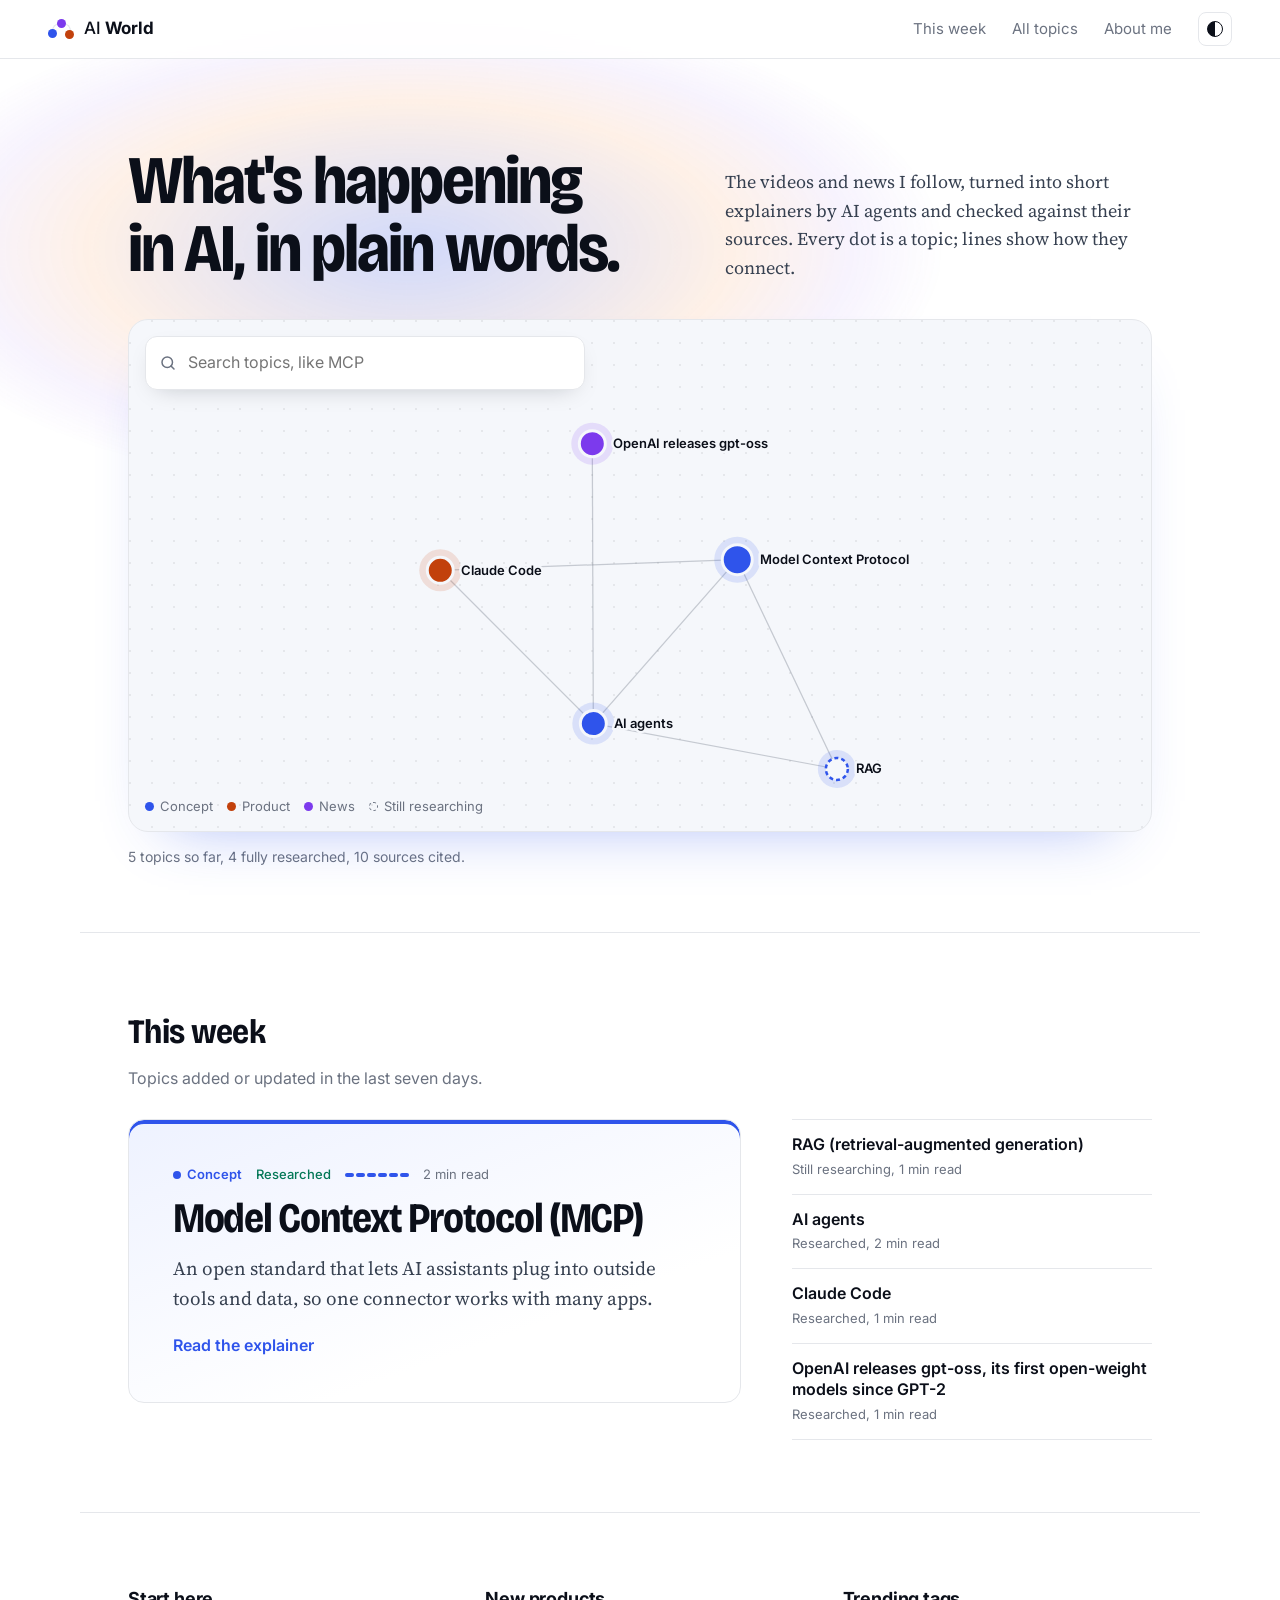
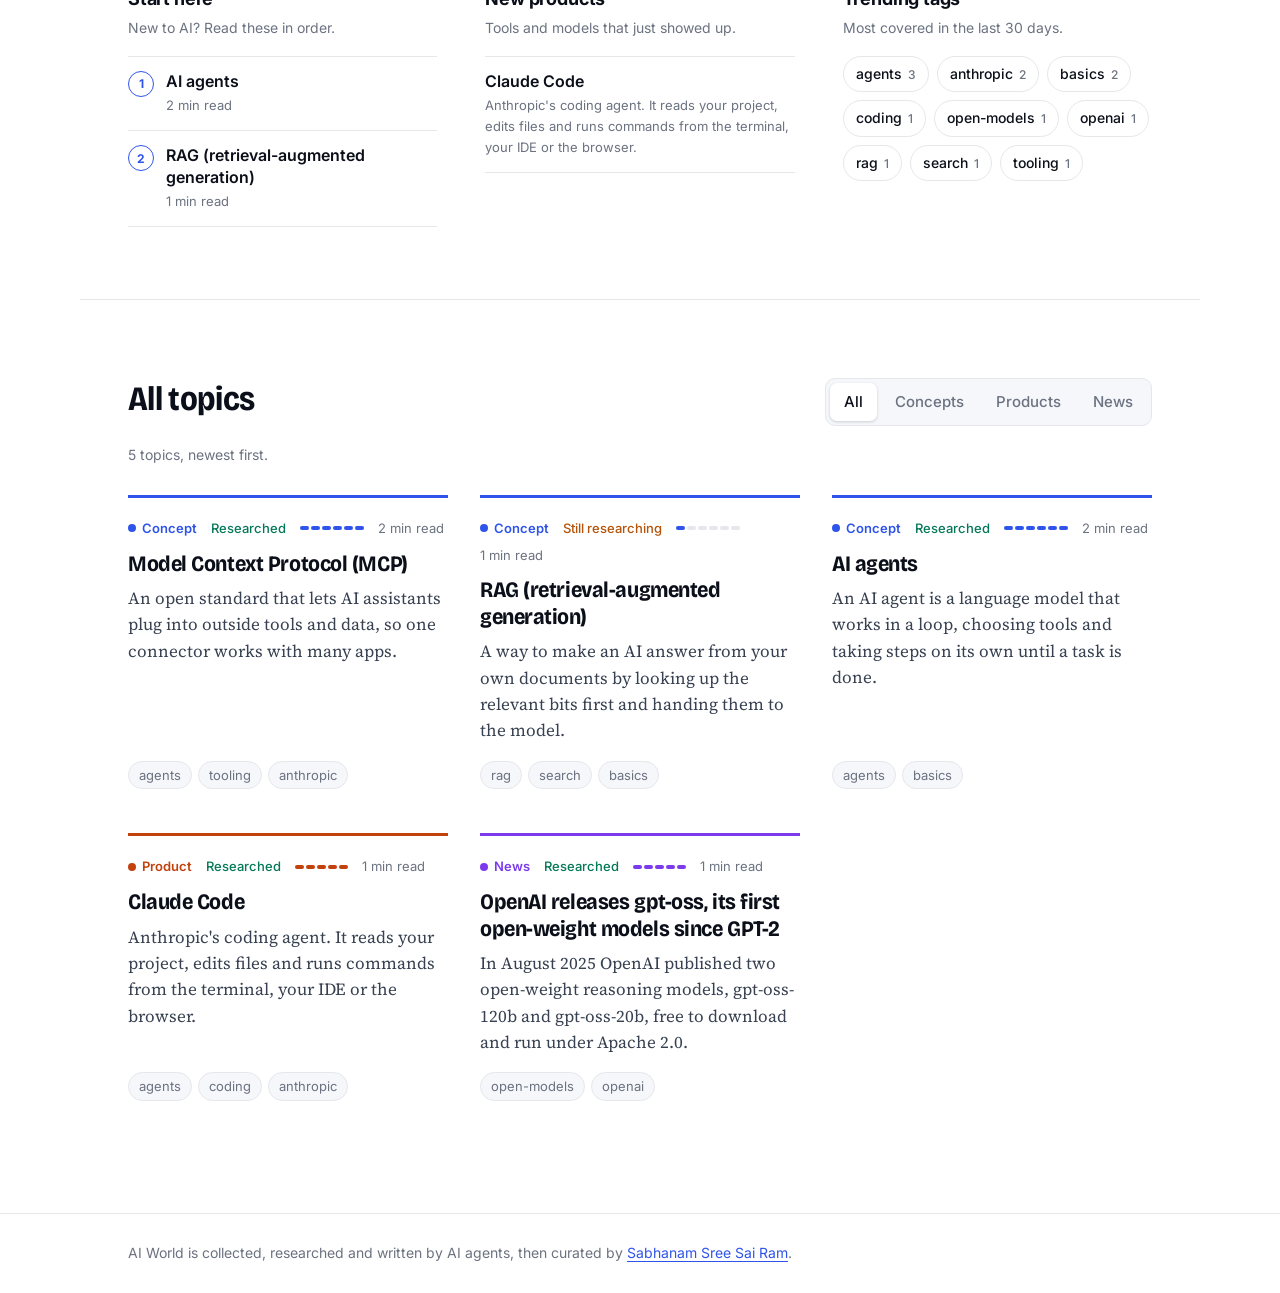
==== commit 9dedfde5: "Map-first home, research progress, verdicts, provenance and display type The topic map is now the he" ====
--- a/index.html
+++ b/index.html
@@ -13,37 +13,32 @@
 <script>try{const t=localStorage.getItem("theme");if(t)document.documentElement.dataset.theme=t}catch{}</script>
 <link rel="preconnect" href="https://fonts.googleapis.com">
 <link rel="preconnect" href="https://fonts.gstatic.com" crossorigin>
-<link href="https://fonts.googleapis.com/css2?family=Inter:wght@400;500;600;700&family=Source+Serif+4:ital,opsz,wght@0,8..60,400;0,8..60,600;1,8..60,400&display=swap" rel="stylesheet">
+<link href="https://fonts.googleapis.com/css2?family=Bricolage+Grotesque:opsz,wdth,wght@12..96,75..100,500..800&family=Inter:wght@400;500;600;700&family=Source+Serif+4:ital,opsz,wght@0,8..60,400;0,8..60,600;1,8..60,400&display=swap" rel="stylesheet">
 <link rel="stylesheet" href="styles.css">
 </head>
 <body>
 <header class="site-nav">
   <a class="brand" href="./"><span class="mark" aria-hidden="true"><i></i><i></i><i></i></span><span>AI <b>World</b></span></a>
-  <nav><a href="#map">Map</a><a href="#topics">All topics</a><a href="https://sabhanam.github.io/me/">About me</a><button class="theme-toggle" type="button" aria-label="Switch colour theme"></button></nav>
+  <nav><a href="#week">This week</a><a href="#topics">All topics</a><a href="https://sabhanam.github.io/me/">About me</a><button class="theme-toggle" type="button" aria-label="Switch colour theme"></button></nav>
 </header>
 <main>
   <section class="hero">
     <div class="aurora" aria-hidden="true"></div>
-    <h1>What's happening in AI, in plain words.</h1>
-    <p class="hero-lede">I follow the channels and sites worth following. AI agents pick out each product and idea, research it properly, and write it up so anyone can follow along. Read the short version, or follow the sources if you want more.</p>
-    <form class="search" role="search" onsubmit="return false">
-      <svg viewBox="0 0 24 24" aria-hidden="true"><circle cx="11" cy="11" r="7"/><path d="m20 20-4-4"/></svg>
-      <input id="q" type="search" placeholder="Search topics, like MCP or RAG" aria-label="Search topics" autocomplete="off">
-    </form>
-  </section>
-
-  <div class="band" aria-label="Library at a glance">
-    <dl id="stats"></dl>
-  </div>
-
-  <section id="map" class="home-only" aria-labelledby="map-title">
-    <h2 id="map-title" class="section-title">The map</h2>
-    <p class="section-lede">Every topic and how they connect. Bigger dots have more sources behind them. Hover to see a topic's neighbours, click to read it.</p>
-    <ul class="legend">
-      <li class="k-concept">Concept</li><li class="k-product">Product</li><li class="k-news">News</li><li class="dashed">Still researching</li>
-    </ul>
-    <div class="map-frame"><svg id="map-svg" role="group" aria-label="Map of topics"></svg></div>
-    <p class="map-note">On a small screen, scroll the map sideways.</p>
+    <div class="hero-top">
+      <h1>What's happening in AI, in plain words.</h1>
+      <p class="hero-lede">The videos and news I follow, turned into short explainers by AI agents and checked against their sources. Every dot is a topic; lines show how they connect.</p>
+    </div>
+    <div id="map" class="map-frame">
+      <form class="search" role="search" onsubmit="return false">
+        <svg viewBox="0 0 24 24" aria-hidden="true"><circle cx="11" cy="11" r="7"/><path d="m20 20-4-4"/></svg>
+        <input id="q" type="search" placeholder="Search topics, like MCP" aria-label="Search topics" autocomplete="off">
+      </form>
+      <svg id="map-svg" role="group" aria-label="Map of topics. Each link opens a topic."></svg>
+      <ul class="legend" aria-label="Key">
+        <li class="k-concept">Concept</li><li class="k-product">Product</li><li class="k-news">News</li><li class="dashed">Still researching</li>
+      </ul>
+    </div>
+    <p id="stats" class="map-caption"></p>
   </section>
 
   <section id="week" class="home-only" aria-labelledby="week-title">
--- a/styles.css
+++ b/styles.css
@@ -19,12 +19,13 @@
   --t-news: #f3edff;
   --good: #047857;
   --wip: #b45309;
+  --hype: #b91c1c;
   --note-wip-bg: #fff7ed; --note-wip-line: #f97316; --note-wip-ink: #7c2d12;
   --note-sp-bg: #fefce8; --note-sp-line: #ca8a04; --note-sp-ink: #713f12;
-  --band: #0b0f19;
   --code-bg: #0b0f19;
   --nav-bg: rgba(255, 255, 255, 0.86);
   --aurora: radial-gradient(ellipse 46% 44% at 38% 50%, rgba(47, 84, 235, 0.22), rgba(249, 115, 22, 0.10) 48%, rgba(124, 58, 237, 0.06) 66%, transparent 80%);
+  --display: "Bricolage Grotesque", "Inter", system-ui, sans-serif;
   --font: "Inter", system-ui, -apple-system, "Segoe UI", sans-serif;
   --serif: "Source Serif 4", Georgia, "Times New Roman", serif;
   --wrap: 1120px;
@@ -38,10 +39,10 @@
     --accent: #7d95ff; --accent-hover: #a3b4ff; --focus-ring: rgba(125, 149, 255, 0.22);
     --c-concept: #7d95ff; --c-product: #fb923c; --c-news: #b197fc;
     --t-concept: rgba(125, 149, 255, 0.10); --t-product: rgba(251, 146, 60, 0.10); --t-news: rgba(177, 151, 252, 0.10);
-    --good: #34d399; --wip: #fbbf24;
+    --good: #34d399; --wip: #fbbf24; --hype: #f87171;
     --note-wip-bg: rgba(249, 115, 22, 0.10); --note-wip-line: #fb923c; --note-wip-ink: #fed7aa;
     --note-sp-bg: rgba(202, 138, 4, 0.10); --note-sp-line: #eab308; --note-sp-ink: #fde68a;
-    --band: #111726; --code-bg: #05070d; --nav-bg: rgba(10, 13, 22, 0.82);
+    --code-bg: #05070d; --nav-bg: rgba(10, 13, 22, 0.82);
     --aurora: radial-gradient(ellipse 46% 44% at 38% 50%, rgba(80, 110, 255, 0.28), rgba(249, 115, 22, 0.08) 48%, rgba(124, 58, 237, 0.10) 66%, transparent 80%);
     color-scheme: dark;
   }
@@ -51,10 +52,10 @@
   --accent: #7d95ff; --accent-hover: #a3b4ff; --focus-ring: rgba(125, 149, 255, 0.22);
   --c-concept: #7d95ff; --c-product: #fb923c; --c-news: #b197fc;
   --t-concept: rgba(125, 149, 255, 0.10); --t-product: rgba(251, 146, 60, 0.10); --t-news: rgba(177, 151, 252, 0.10);
-  --good: #34d399; --wip: #fbbf24;
+  --good: #34d399; --wip: #fbbf24; --hype: #f87171;
   --note-wip-bg: rgba(249, 115, 22, 0.10); --note-wip-line: #fb923c; --note-wip-ink: #fed7aa;
   --note-sp-bg: rgba(202, 138, 4, 0.10); --note-sp-line: #eab308; --note-sp-ink: #fde68a;
-  --band: #111726; --code-bg: #05070d; --nav-bg: rgba(10, 13, 22, 0.82);
+  --code-bg: #05070d; --nav-bg: rgba(10, 13, 22, 0.82);
   --aurora: radial-gradient(ellipse 46% 44% at 38% 50%, rgba(80, 110, 255, 0.28), rgba(249, 115, 22, 0.08) 48%, rgba(124, 58, 237, 0.10) 66%, transparent 80%);
   color-scheme: dark;
 }
@@ -78,7 +79,7 @@
 
 main > section { max-width: var(--wrap); margin: 0 auto; padding: clamp(44px, 6vw, 72px) var(--pad); }
 main > section + section { border-top: 1px solid var(--line); }
-.section-title { font-size: clamp(1.5rem, 2.6vw, 1.875rem); font-weight: 700; letter-spacing: -0.02em; color: var(--ink); margin: 0 0 6px; }
+.section-title { font-family: var(--display); font-size: clamp(1.625rem, 2.8vw, 2.125rem); font-weight: 700; font-stretch: 88%; letter-spacing: -0.02em; color: var(--ink); margin: 0 0 6px; }
 .section-lede { color: var(--muted); margin: 0 0 28px; max-width: 60ch; }
 
 /* Kind colours: each kind sets --k and --k-tint once; everything else reads them. */
@@ -131,34 +132,43 @@
 .btn.ghost:hover { border-color: var(--ink); }
 .link { border: 0; background: none; padding: 0; color: var(--accent); text-decoration: underline; text-underline-offset: 3px; }
 
-/* Hero */
-.hero { position: relative; isolation: isolate; padding-top: clamp(72px, 10vw, 120px) !important; padding-bottom: clamp(52px, 7vw, 80px) !important; }
+/* Hero: the headline, then the map as the first thing you can use */
+.hero { position: relative; isolation: isolate; padding-top: clamp(48px, 7vw, 88px) !important; padding-bottom: clamp(40px, 5vw, 64px) !important; }
 .aurora {
-  position: absolute; z-index: -1; left: -20%; right: -10%; top: -160px; height: 760px;
+  position: absolute; z-index: -1; left: -20%; right: -10%; top: -160px; height: 700px;
   pointer-events: none; background: var(--aurora);
   animation: drift 16s ease-in-out infinite alternate; will-change: transform;
 }
 @keyframes drift { to { transform: translate3d(60px, 30px, 0) scale(1.06); } }
+.hero-top { display: grid; grid-template-columns: minmax(0, 1.25fr) minmax(0, 1fr); gap: 16px clamp(24px, 5vw, 64px); align-items: end; margin-bottom: clamp(24px, 3vw, 36px); }
 .hero h1 {
-  font-size: clamp(2.5rem, 6.4vw, 4.5rem); line-height: 1.02; letter-spacing: -0.04em; font-weight: 700;
-  color: var(--ink); margin: 0 0 24px; max-width: 17ch; text-wrap: balance;
-}
-.hero-lede { font-family: var(--serif); font-size: clamp(1.125rem, 1.6vw, 1.3125rem); line-height: 1.6; max-width: 56ch; margin: 0 0 36px; }
-.search { position: relative; max-width: 560px; }
-.search svg { position: absolute; left: 16px; top: 50%; width: 20px; height: 20px; transform: translateY(-50%); fill: none; stroke: var(--muted); stroke-width: 2; stroke-linecap: round; pointer-events: none; }
+  font-family: var(--display); font-size: clamp(2.5rem, 5.6vw, 4.25rem); line-height: 1; font-weight: 720; font-stretch: 88%;
+  letter-spacing: -0.028em; color: var(--ink); margin: 0; text-wrap: balance;
+}
+.hero-lede { font-family: var(--serif); font-size: 1.125rem; line-height: 1.6; margin: 0; max-width: 46ch; }
+
+.map-frame {
+  position: relative; border: 1px solid var(--line); border-radius: 20px; overflow: hidden;
+  background: radial-gradient(circle at 1px 1px, var(--line) 1px, transparent 0) 0 0 / 22px 22px, var(--surface);
+  box-shadow: 0 30px 60px -40px rgba(47, 84, 235, 0.45);
+}
+.search { position: absolute; z-index: 2; top: 16px; left: 16px; right: 16px; max-width: 440px; }
+.search svg { position: absolute; left: 14px; top: 50%; width: 18px; height: 18px; transform: translateY(-50%); fill: none; stroke: var(--muted); stroke-width: 2; stroke-linecap: round; pointer-events: none; }
 #q {
-  width: 100%; padding: 16px 18px 16px 48px; font: inherit; font-size: 1.0625rem;
+  width: 100%; padding: 13px 16px 13px 42px; font: inherit; font-size: 1rem;
   border: 1px solid var(--line); border-radius: 12px; background: var(--raise); color: var(--ink);
-  box-shadow: 0 12px 32px -18px rgba(47, 84, 235, 0.35);
+  box-shadow: 0 8px 24px -12px rgba(11, 15, 25, 0.25);
 }
 #q:focus { outline: none; border-color: var(--accent); box-shadow: 0 0 0 4px var(--focus-ring); }
-
-/* Stats band */
-.band { background: var(--band); color: #c6ccd8; border-block: 1px solid var(--line); }
-.band dl { max-width: var(--wrap); margin: 0 auto; padding: 20px var(--pad); display: flex; flex-wrap: wrap; gap: 10px clamp(28px, 6vw, 72px); }
-.band dl div { display: flex; align-items: baseline; gap: 10px; }
-.band dt { order: 2; font-size: 0.9375rem; }
-.band dd { order: 1; margin: 0; font-size: 1.5rem; font-weight: 700; color: #fff; letter-spacing: -0.02em; font-variant-numeric: tabular-nums; }
+#map-svg { display: block; width: 100%; height: auto; }
+.legend {
+  position: absolute; left: 16px; bottom: 14px; display: flex; flex-wrap: wrap; gap: 6px 14px; list-style: none;
+  padding: 0; margin: 0; font-size: 0.8125rem; color: var(--muted);
+}
+.legend li { display: inline-flex; align-items: center; gap: 6px; }
+.legend li::before { content: ""; width: 9px; height: 9px; border-radius: 50%; background: var(--k); }
+.legend li.dashed::before { background: none; border: 1.5px dashed var(--muted); width: 7px; height: 7px; }
+.map-caption { font-size: 0.875rem; color: var(--muted); margin: 14px 0 0; }
 
 /* Meta row, status, tags */
 .post-meta { display: flex; flex-wrap: wrap; align-items: center; gap: 6px 14px; font-size: 0.8125rem; color: var(--muted); margin: 0 0 12px; }
@@ -175,28 +185,19 @@
 }
 .tags a:hover, .tags button:hover, .tags button[aria-pressed="true"] { color: var(--ink); border-color: var(--ink); }
 
-/* Knowledge map */
-.legend { display: flex; flex-wrap: wrap; gap: 8px 16px; list-style: none; padding: 0; margin: 0 0 20px; font-size: 0.875rem; color: var(--muted); }
-.legend li { display: inline-flex; align-items: center; gap: 6px; }
-.legend li::before { content: ""; width: 10px; height: 10px; border-radius: 50%; background: var(--k); }
-.legend li.dashed::before { background: none; border: 1.5px dashed var(--muted); width: 8px; height: 8px; }
-.map-frame {
-  border: 1px solid var(--line); border-radius: 18px; overflow-x: auto;
-  background: radial-gradient(circle at 1px 1px, var(--line) 1px, transparent 0) 0 0 / 22px 22px, var(--surface);
-}
-#map-svg { display: block; width: 100%; min-width: 680px; height: auto; }
+/* Knowledge map nodes */
 #map-svg .edge { stroke: var(--muted); stroke-opacity: 0.35; stroke-width: 1.25; transition: stroke-opacity 0.2s ease; }
 #map-svg .node { cursor: pointer; transition: opacity 0.2s ease; }
 #map-svg .node .dot { fill: var(--k); stroke: var(--surface); stroke-width: 3; }
 #map-svg .node .halo { fill: var(--k); opacity: 0.14; }
 #map-svg .node.wip .dot { fill: var(--surface); stroke: var(--k); stroke-width: 2.5; stroke-dasharray: 4 3; }
-#map-svg .node text { font: 600 13px var(--font); fill: var(--ink); paint-order: stroke; stroke: var(--surface); stroke-width: 4px; stroke-linejoin: round; }
+#map-svg .node text { font: 600 13px var(--font); fill: var(--ink); paint-order: stroke; stroke: var(--surface); stroke-width: 5px; stroke-linejoin: round; }
 #map-svg .node:focus { outline: none; }
 #map-svg .node:focus-visible .halo { opacity: 0.4; }
-#map-svg.focus .node:not(.on) { opacity: 0.25; }
+#map-svg.focus .node:not(.on) { opacity: 0.22; }
+#map-svg.focus .node.on .halo { opacity: 0.3; }
 #map-svg.focus .edge:not(.on) { stroke-opacity: 0.08; }
 #map-svg.focus .edge.on { stroke-opacity: 0.9; stroke: var(--ink); }
-.map-note { font-size: 0.8125rem; color: var(--muted); margin: 12px 0 0; }
 
 /* This week: one featured explainer, the next few as rows */
 .week-grid { display: grid; grid-template-columns: minmax(0, 1.7fr) minmax(0, 1fr); gap: clamp(28px, 4vw, 56px); align-items: start; }
@@ -205,7 +206,7 @@
   background: linear-gradient(160deg, var(--k-tint), var(--raise) 70%);
   border: 1px solid var(--line); box-shadow: inset 0 4px 0 var(--k);
 }
-.feature h3 { font-size: clamp(1.75rem, 3.2vw, 2.375rem); line-height: 1.1; letter-spacing: -0.03em; margin: 0 0 12px; }
+.feature h3 { font-family: var(--display); font-size: clamp(1.875rem, 3.4vw, 2.625rem); font-weight: 700; font-stretch: 85%; line-height: 1.04; letter-spacing: -0.03em; margin: 0 0 12px; }
 .feature h3 a, .card h3 a { color: var(--ink); text-decoration: none; }
 .feature h3 a:hover, .card h3 a:hover { text-decoration: underline; text-decoration-thickness: 2px; }
 .feature p:not(.post-meta) { font-family: var(--serif); font-size: 1.1875rem; line-height: 1.6; max-width: 54ch; }
@@ -252,8 +253,20 @@
 .status-line { font-size: 0.875rem; color: var(--muted); margin: 0 0 28px; }
 .grid { list-style: none; padding: 0; margin: 0; display: grid; grid-template-columns: repeat(auto-fill, minmax(min(100%, 300px), 1fr)); gap: 44px 32px; }
 .card { display: flex; flex-direction: column; padding-top: 20px; border-top: 3px solid var(--k); }
-.card h3 { font-size: 1.25rem; line-height: 1.25; letter-spacing: -0.02em; margin: 0 0 8px; }
+.card h3 { font-family: var(--display); font-size: 1.375rem; font-weight: 700; font-stretch: 90%; line-height: 1.2; letter-spacing: -0.02em; margin: 0 0 8px; }
 .card-sum { font-family: var(--serif); font-size: 1.0625rem; line-height: 1.55; flex: 1; }
+
+/* Research progress: one segment per section a finished page has */
+.meter { display: inline-flex; gap: 2px; align-items: center; }
+.meter i { width: 9px; height: 4px; border-radius: 2px; background: var(--line); }
+.meter i.on { background: var(--k); }
+
+/* Verdicts: my one-line call on a topic */
+.verdict { font-weight: 600; padding: 1px 8px; border-radius: 999px; border: 1px solid currentColor; }
+.v-worth-trying { --v: var(--good); }
+.v-watch { --v: var(--c-concept); }
+.v-hype { --v: var(--hype); }
+.verdict { color: var(--v); }
 
 /* Article page */
 .progress {
@@ -267,7 +280,7 @@
 
 .post { padding-bottom: 32px; }
 .post-head { max-width: calc(var(--read) + 2 * var(--pad)); margin: 0 auto; padding: clamp(40px, 6vw, 72px) var(--pad) 28px; }
-.post-head h1 { font-size: clamp(2.125rem, 5vw, 3.25rem); line-height: 1.06; letter-spacing: -0.035em; color: var(--ink); margin: 0 0 18px; text-wrap: balance; }
+.post-head h1 { font-family: var(--display); font-size: clamp(2.375rem, 5.4vw, 3.75rem); font-weight: 750; font-stretch: 84%; line-height: 1; letter-spacing: -0.035em; color: var(--ink); margin: 0 0 18px; text-wrap: balance; }
 .post-head .lede { font-family: var(--serif); font-size: clamp(1.1875rem, 2vw, 1.375rem); line-height: 1.5; color: var(--muted); margin: 0; }
 .post-layout { max-width: calc(var(--read) + 2 * var(--pad)); margin: 0 auto; }
 .post-body { padding: 8px var(--pad) 0; min-width: 0; }
@@ -282,6 +295,24 @@
   .toc a:hover { color: var(--ink); }
   .toc a.active { color: var(--ink); border-left-color: var(--k); font-weight: 500; }
 }
+
+.found { font-size: 0.9375rem; color: var(--muted); margin: 16px 0 0; }
+.found a { color: var(--muted); text-decoration-color: var(--line); }
+.found a:hover { color: var(--ink); text-decoration-color: currentColor; }
+.meter-wrap { display: inline-flex; align-items: center; gap: 8px; }
+
+.take { border: 1px solid var(--line); border-left: 4px solid var(--v); border-radius: 12px; padding: 16px 20px; margin: 0 0 28px; background: var(--raise); }
+.take-head { display: flex; flex-wrap: wrap; align-items: baseline; gap: 4px 10px; margin: 0 0 6px; font-size: 0.875rem; color: var(--muted); }
+.take-head strong { color: var(--v); font-size: 1rem; }
+.take p:last-child { margin: 0; font-family: var(--serif); font-size: 1.1875rem; line-height: 1.55; color: var(--ink); }
+.take.draft { border-style: dashed; border-left-style: solid; }
+.take.draft p:last-child { color: var(--body); }
+
+.pending { margin-top: 2.2em; }
+.prose .pending h2 { color: var(--muted); margin-top: 0; }
+.pending p { font-family: var(--font); font-size: 0.875rem; color: var(--wip); margin: 0 0 12px; }
+.ghost { display: block; height: 12px; border-radius: 6px; background: var(--surface); border: 1px dashed var(--line); margin-bottom: 10px; }
+.ghost.short { width: 62%; }
 
 .note { font-size: 0.9375rem; padding: 14px 16px; border-radius: 10px; border-left: 3px solid; margin-bottom: 28px; }
 .note.wip { background: var(--note-wip-bg); border-color: var(--note-wip-line); color: var(--note-wip-ink); }
@@ -361,10 +392,11 @@
 .site-foot p { max-width: var(--wrap); margin: 0 auto; padding: 28px var(--pad); font-size: 0.875rem; color: var(--muted); }
 
 @media (max-width: 900px) {
-  .week-grid, .trio { grid-template-columns: 1fr; }
+  .week-grid, .trio, .hero-top { grid-template-columns: 1fr; }
 }
 @media (max-width: 560px) {
-  .site-nav nav a[href$="#map"] { display: none; }
+  .site-nav nav a[href$="#week"], .site-nav nav a[href$="#map"] { display: none; }
+  .legend { position: static; padding: 0 16px 14px; }
   .plain, .takeaways { padding: 20px; }
   .prose { font-size: 1.125rem; }
 }
@@ -373,4 +405,3 @@
   .progress { display: none; }
   * { transition: none !important; }
 }
-@media (min-width: 700px) { .map-note { display: none; } }
